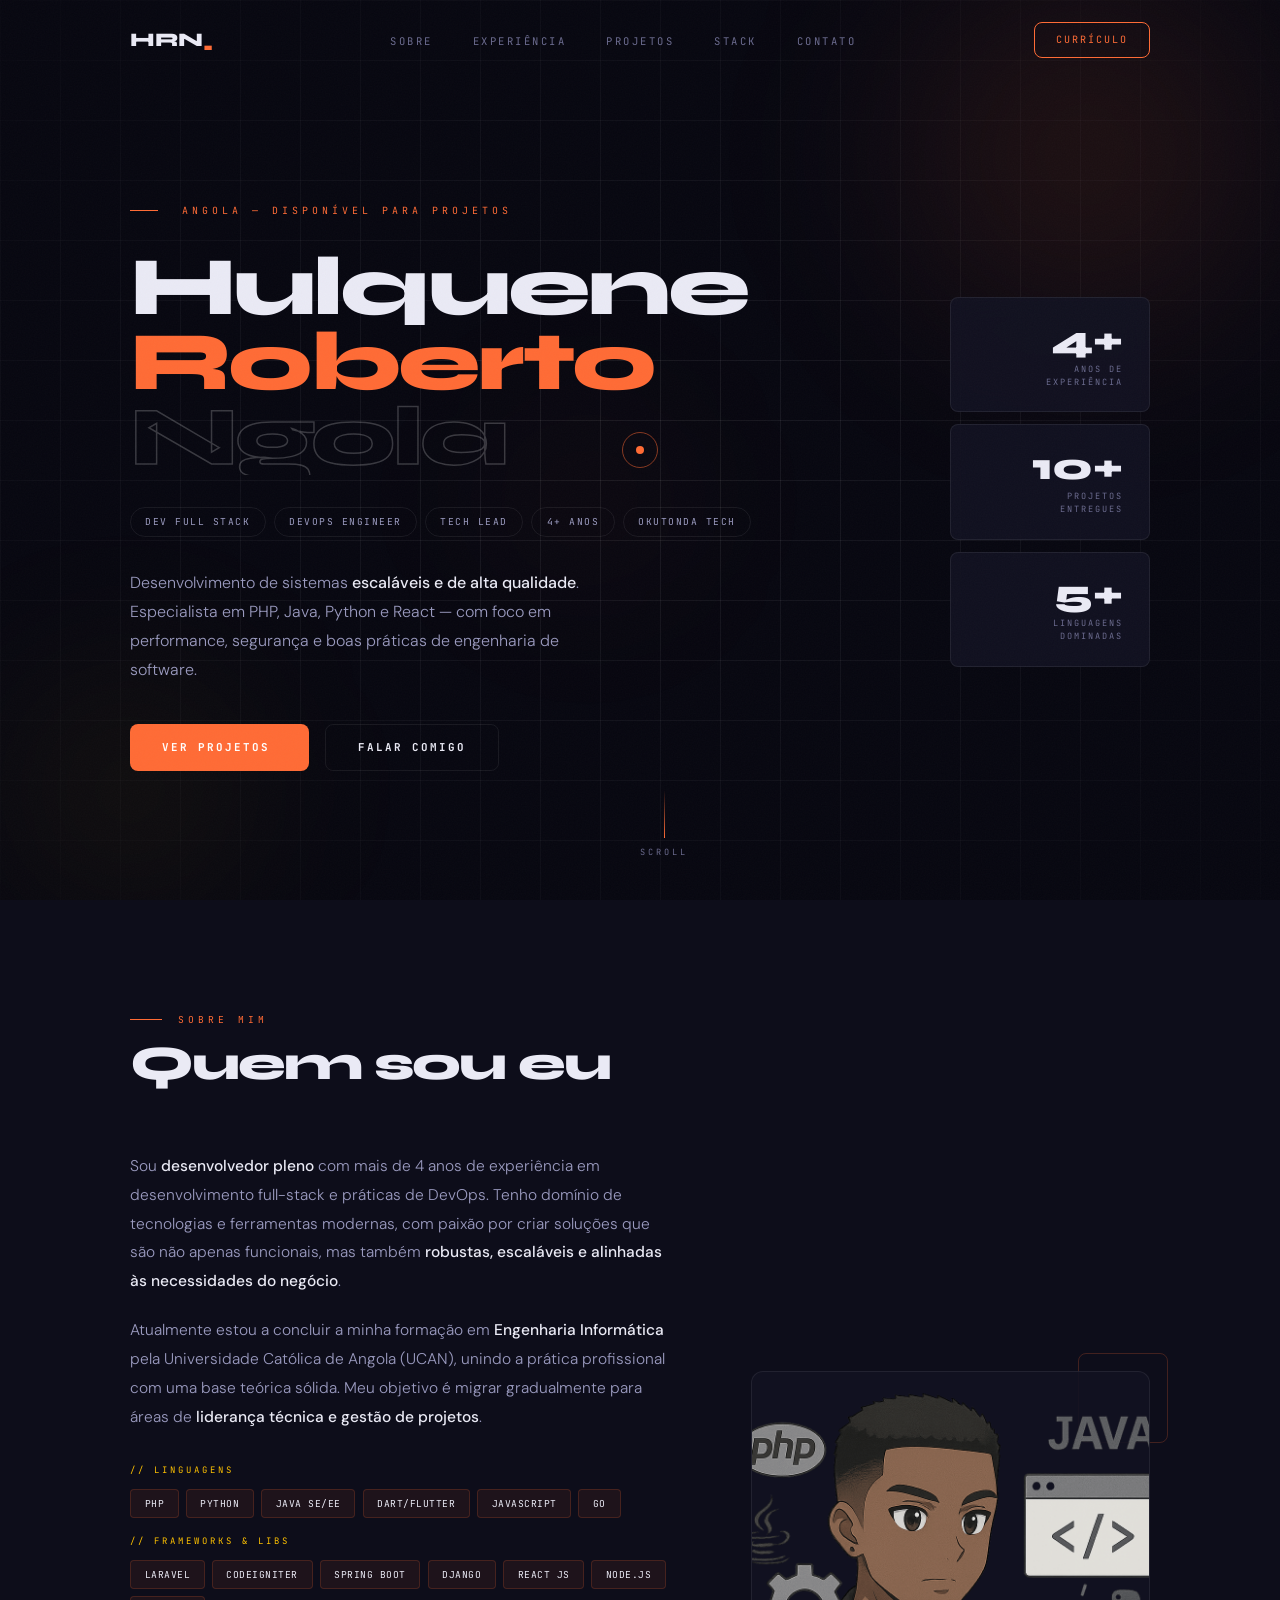
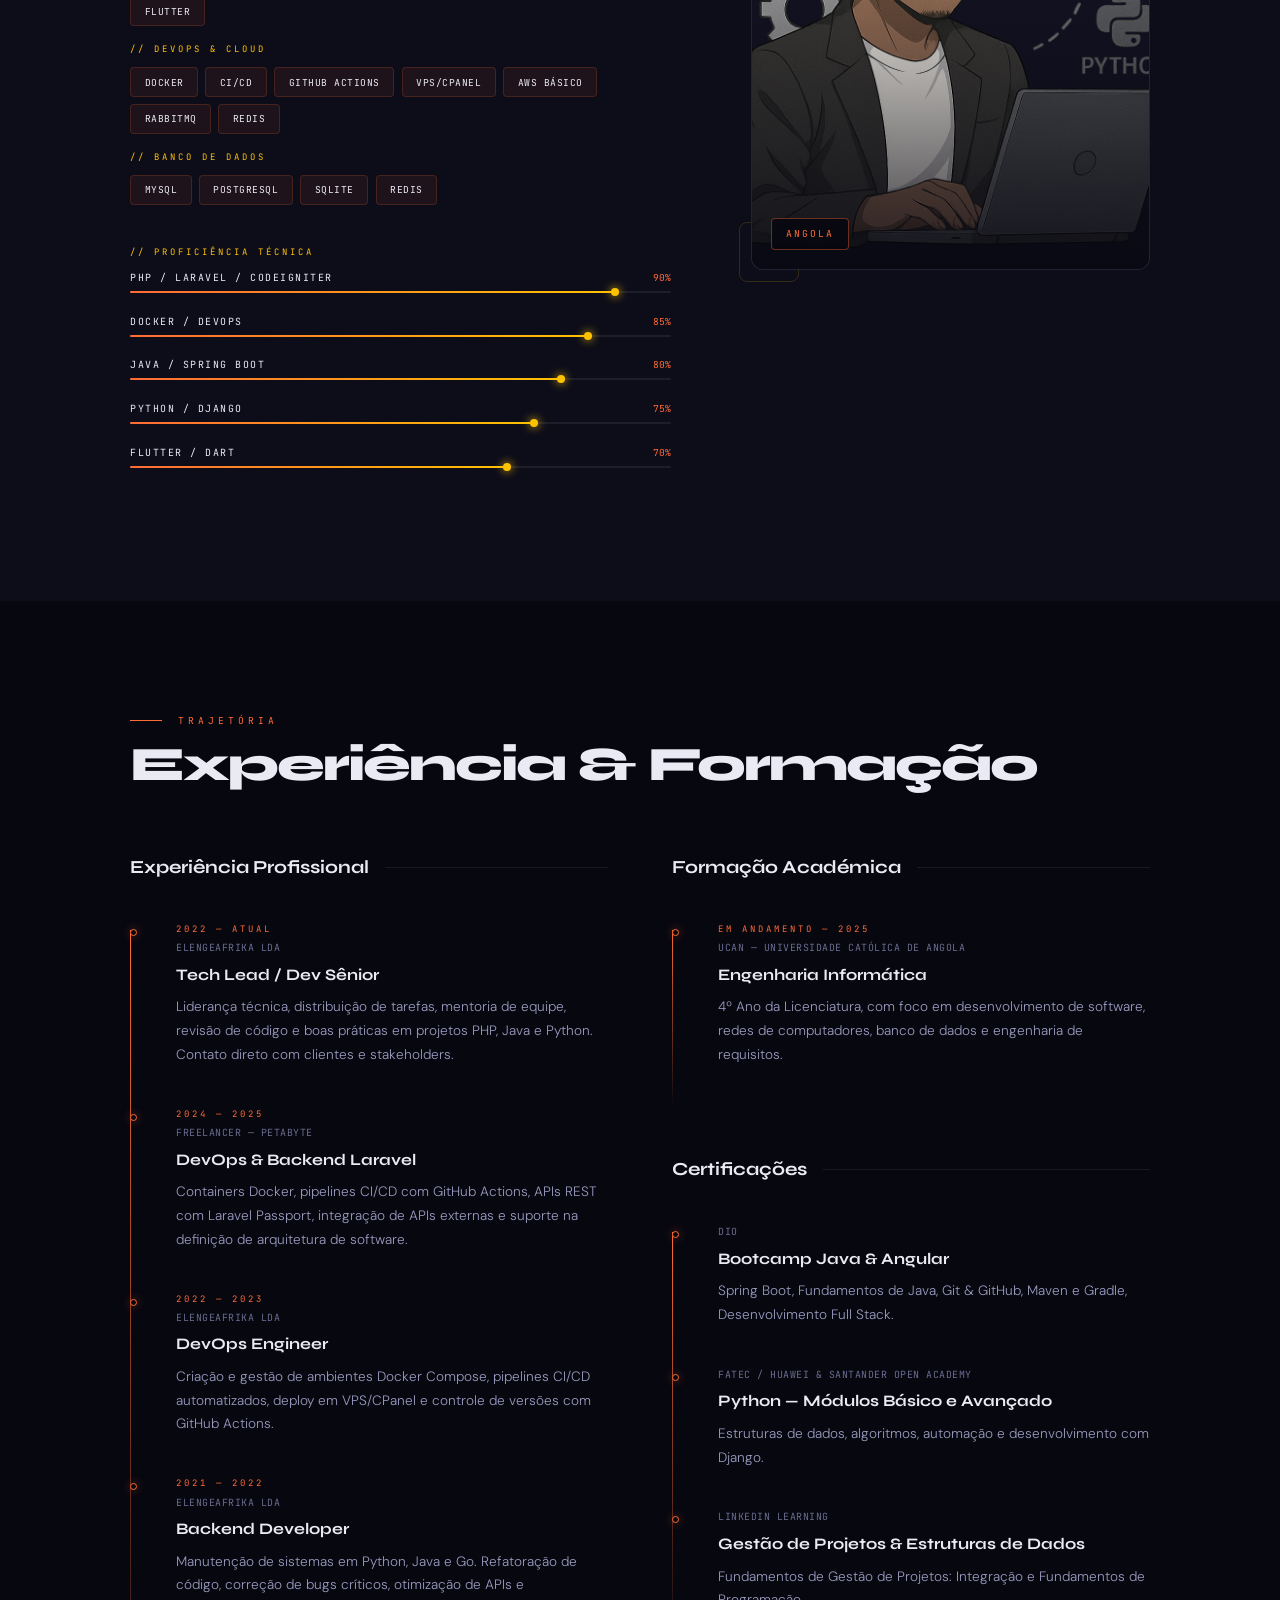
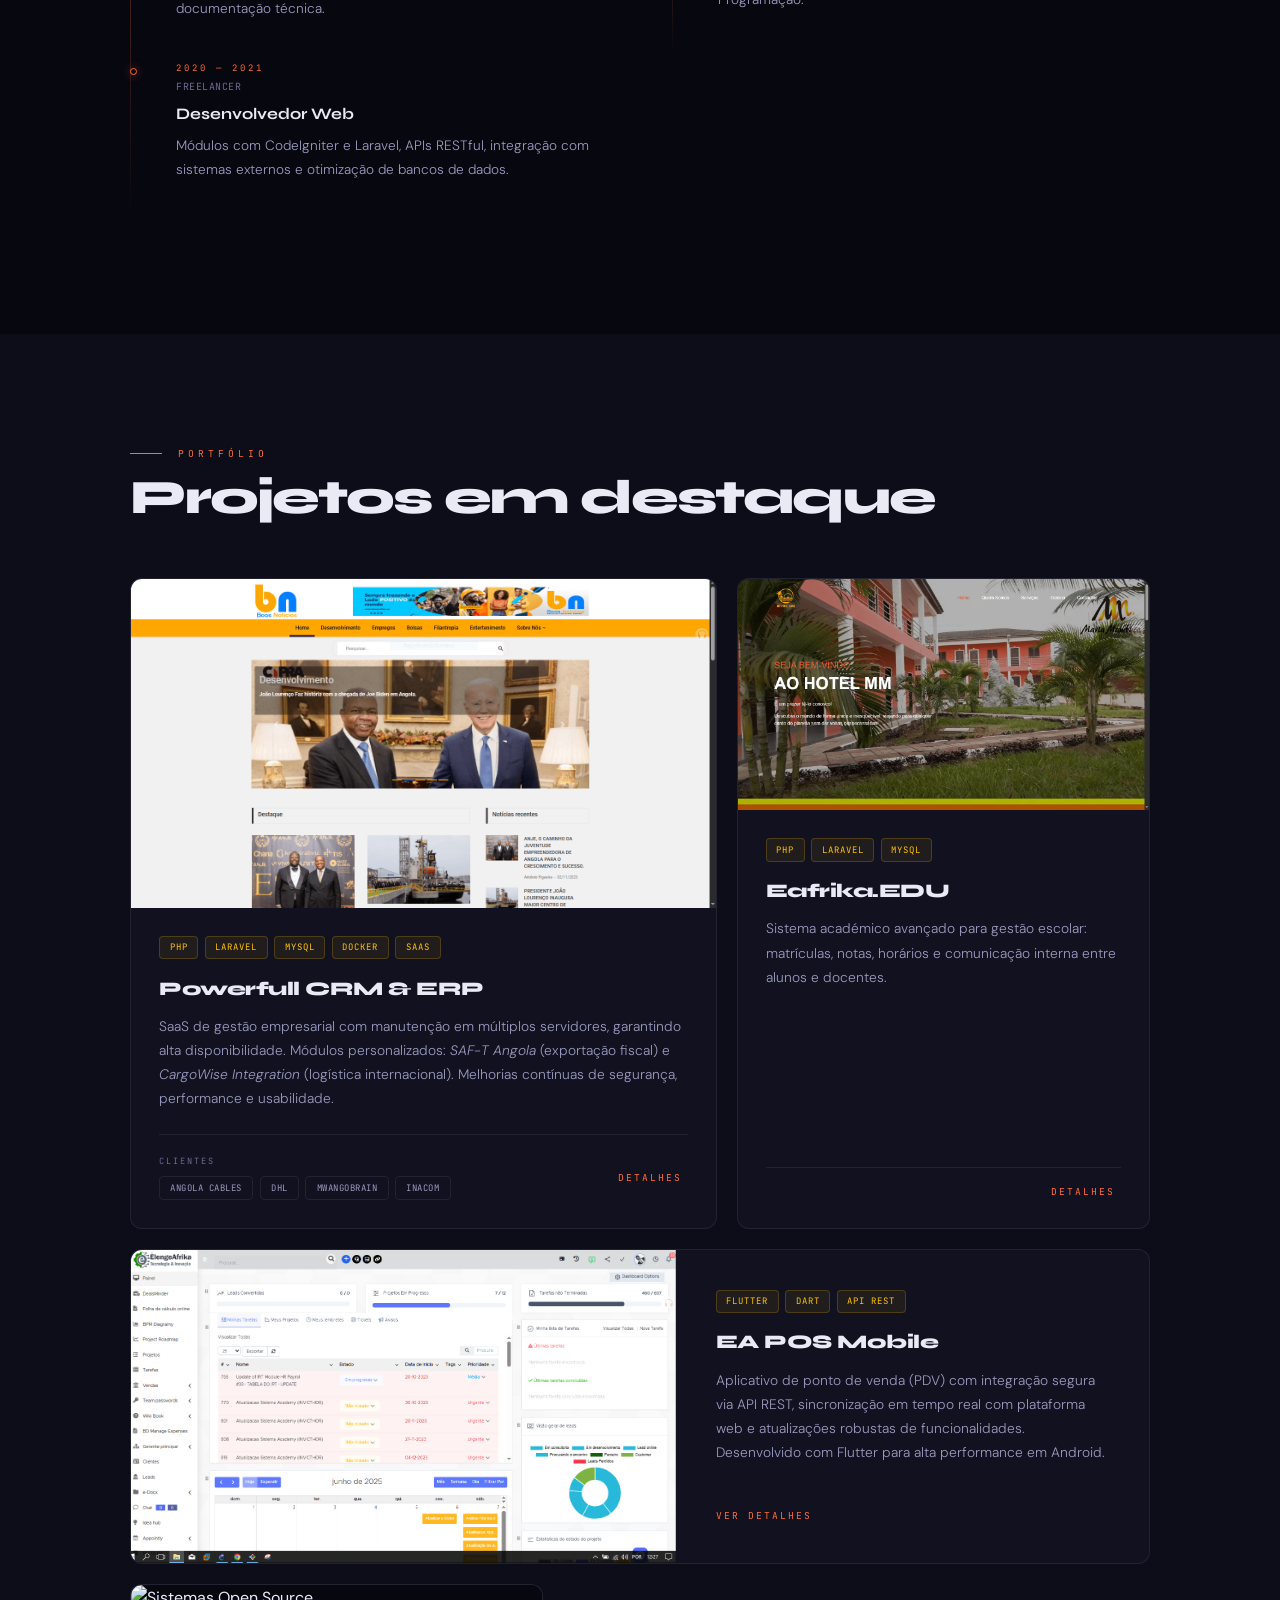
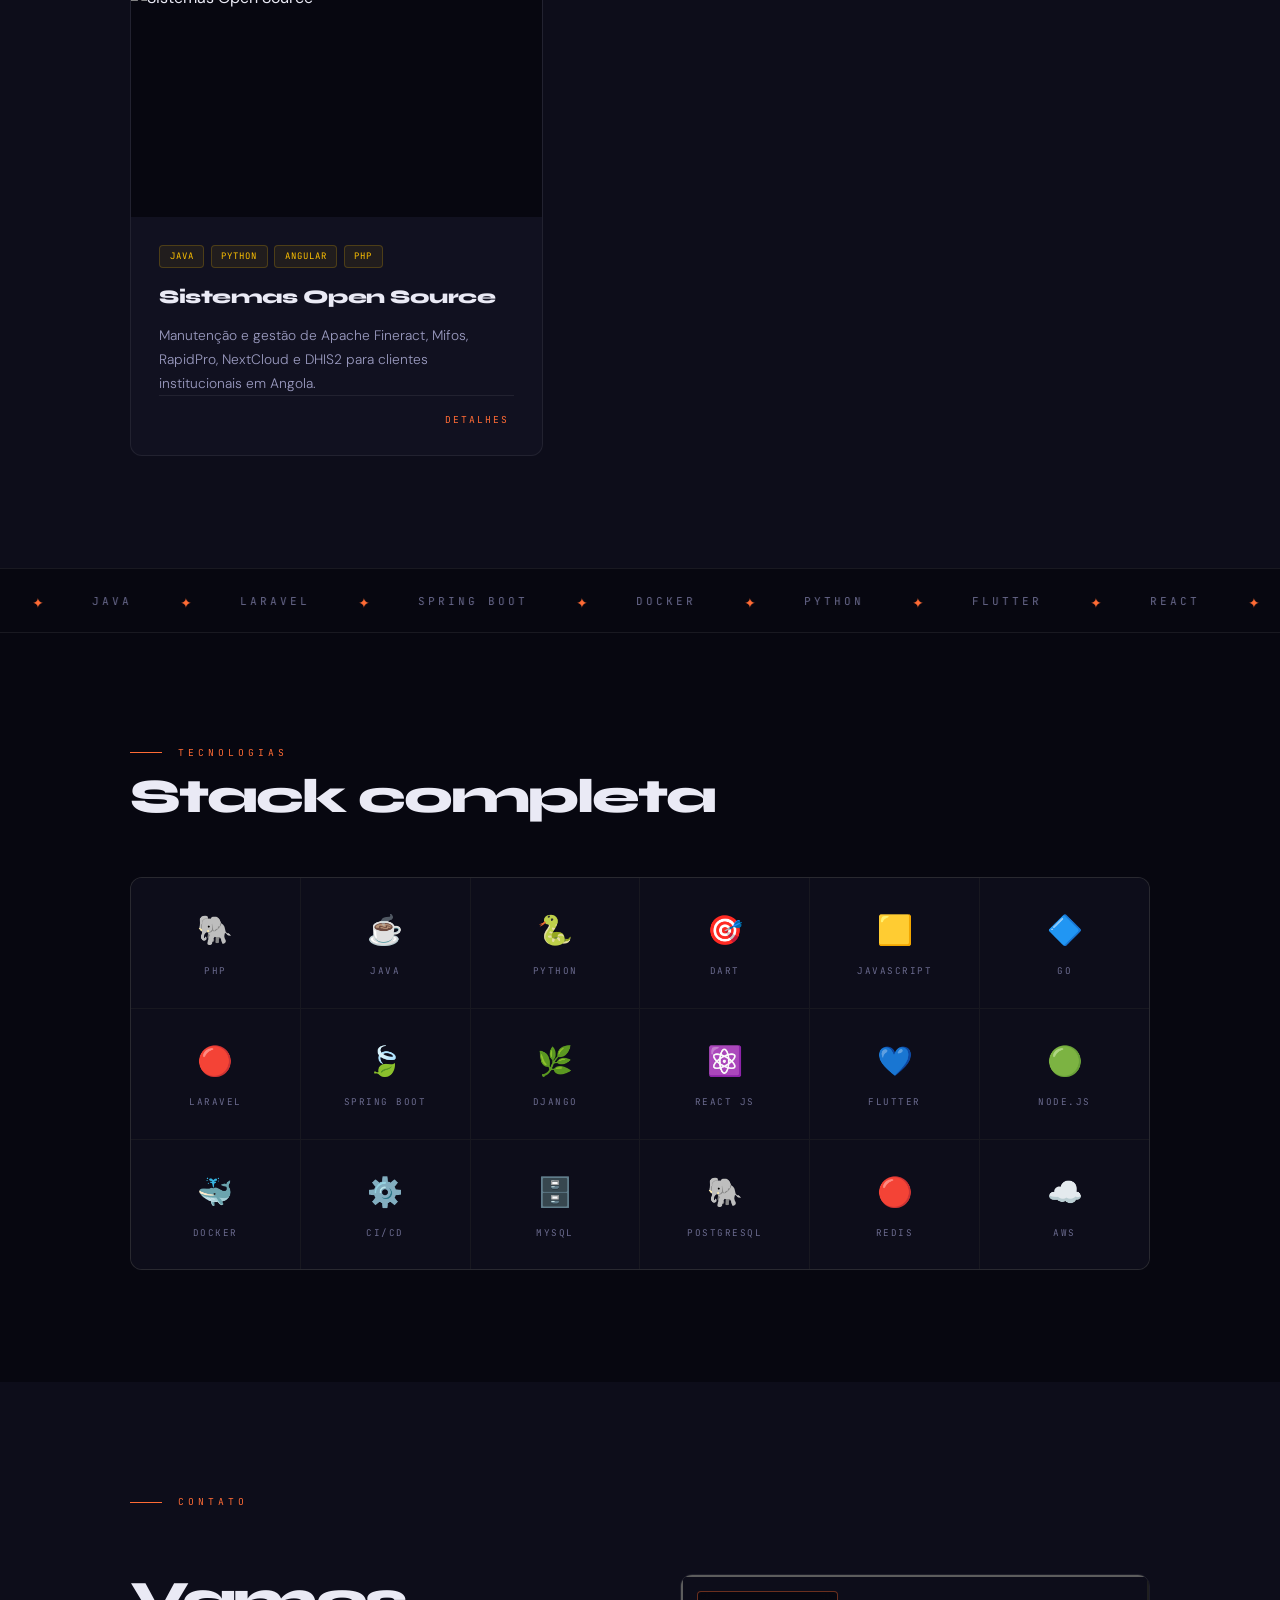
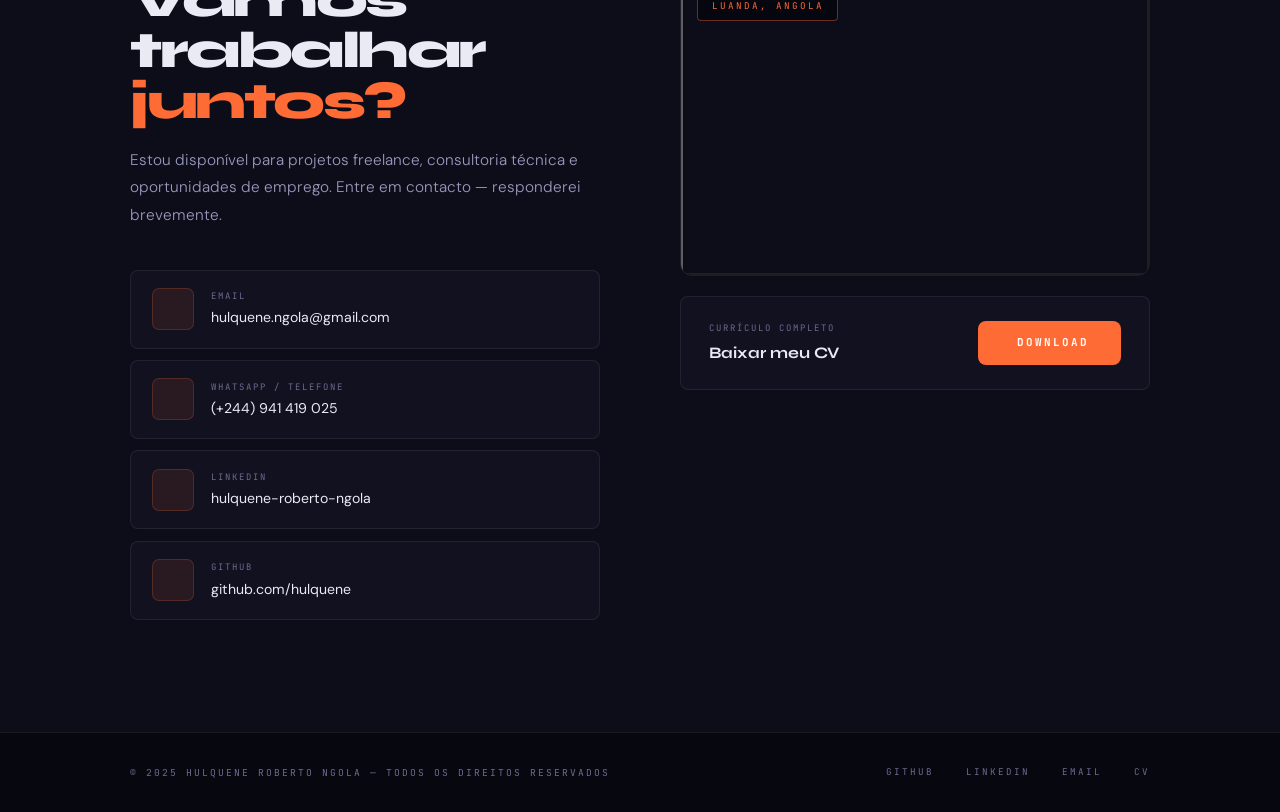
==== index copy.html @ e266d401 "adicionando sessao" ====
<!DOCTYPE html>
<html lang="pt">
<head>
  <meta charset="UTF-8" />
  <meta http-equiv="X-UA-Compatible" content="IE=edge" />
  <meta name="viewport" content="width=device-width, initial-scale=1.0" />

  <title>Hulquene Roberto Ngola — Dev Full Stack & Tech Lead</title>
  <meta name="description" content="Portfólio de Hulquene Roberto Ngola — desenvolvedor full-stack com 4+ anos de experiência, especialista em desevolvimento web, DevOps e Tech Lead. Angola, Luanda." />
  <meta name="keywords" content="Hulquene Ngola, desenvolvedor full-stack, DevOps, Docker, Tech Lead" />
  <meta name="author" content="Hulquene Roberto Ngola" />
  <meta name="robots" content="index, follow" />
  <link rel="canonical" href="https://hulquene.github.io/portfolio" />

  <meta property="og:title" content="Hulquene Roberto Ngola — Dev Full Stack & Tech Lead" />
  <meta property="og:description" content="Desenvolvedor full-stack com 4+ anos de experiência em desevolvimento e DevOps." />
  <meta property="og:type" content="website" />
  <meta property="og:url" content="https://hulquene.github.io/portfolio" />
  <meta property="og:image" content="images/preview.png" />
  <meta name="twitter:card" content="summary_large_image" />

  <link rel="icon" type="image/png" href="images/favicon.png" />

  <!-- CDN Fonts -->
  <link rel="preconnect" href="https://fonts.googleapis.com" />
  <link rel="preconnect" href="https://fonts.gstatic.com" crossorigin />
  <link href="https://fonts.googleapis.com/css2?family=Syne:wght@400;700;800&family=JetBrains+Mono:wght@300;400;700&family=DM+Sans:opsz,wght@9..40,300;9..40,400;9..40,500&display=swap" rel="stylesheet" />

  <!-- CDN Icons (Phosphor) -->
  <script src="https://unpkg.com/@phosphor-icons/web@2.1.1/src/index.js" defer></script>

  <link rel="stylesheet" href="style.css" />
</head>

<body>

  <!-- CURSOR -->
  <div class="cursor" id="cursor"></div>
  <div class="cursor-ring" id="cursor-ring"></div>

  <!-- LOADER -->
  <div id="loader">
    <div class="loader-name">HRN<span>.</span></div>
    <div class="loader-bar-track">
      <div class="loader-bar-fill" id="loader-bar"></div>
    </div>
    <div class="loader-pct" id="loader-pct">0%</div>
  </div>

  <!-- ══ NAVBAR ══════════════════════════════════════════════════ -->
  <nav id="navbar">
    <div class="container">
      <a href="#hero" class="nav-logo">HRN<span class="dot">.</span></a>

      <!-- Desktop links -->
      <ul class="nav-links" id="nav-links">
        <li><a href="#about">Sobre</a></li>
        <li><a href="#experience">Experiência</a></li>
        <li><a href="#projects">Projetos</a></li>
        <li><a href="#stack">Stack</a></li>
        <li><a href="#contact">Contato</a></li>
      </ul>

      <a href="docs/curriculo-hulquene-v1.pdf" class="nav-cta" download>
        <i class="ph ph-download-simple"></i> Currículo
      </a>

      <!-- Mobile hamburger (lines only, no icon) -->
      <button class="nav-toggle" id="nav-toggle" aria-label="Menu" aria-expanded="false">
        <span></span><span></span><span></span>
      </button>
    </div>
  </nav>

  <!-- ══ HERO ════════════════════════════════════════════════════ -->
  <section id="hero">
    <div class="hero-grid"></div>
    <div class="glow glow-1"></div>
    <div class="glow glow-2"></div>
    <div class="glow glow-3"></div>

    <div class="container">
      <div class="hero-body">
        <div class="hero-text">
          <div class="hero-eyebrow">
            <i class="ph ph-map-pin"></i> Angola — Disponível para projetos
          </div>

          <h1 class="hero-h1">
            <span class="line">Hulquene</span>
            <span class="line">Roberto</span>
            <span class="line">Ngola</span>
          </h1>

          <div class="hero-chips">
            <span class="hero-chip">Dev Full Stack</span>
            <span class="hero-chip">DevOps Engineer</span>
            <span class="hero-chip">Tech Lead</span>
            <span class="hero-chip">4+ Anos</span>
            <span class="hero-chip">Okutonda Tech</span>
          </div>

          <p class="hero-desc">
            Desenvolvimento de sistemas <strong>escaláveis e de alta qualidade</strong>.
            Especialista em PHP, Java, Python e React — com foco em performance,
            segurança e boas práticas de engenharia de software.
          </p>

          <div class="hero-actions">
            <a href="#projects" class="btn btn-fill">
              Ver projetos <i class="ph ph-arrow-right"></i>
            </a>
            <a href="#contact" class="btn btn-outline">
              Falar comigo
            </a>
          </div>
        </div>

        <!-- Stats (hidden on mobile) -->
        <div class="hero-stats">
          <div class="stat-card">
            <div class="stat-n"><span data-count="4" data-suffix="+">4+</span></div>
            <div class="stat-l">Anos de<br>experiência</div>
          </div>
          <div class="stat-card">
            <div class="stat-n"><span data-count="10" data-suffix="+">10+</span></div>
            <div class="stat-l">Projetos<br>entregues</div>
          </div>
          <div class="stat-card">
            <div class="stat-n"><span data-count="5" data-suffix="+">5+</span></div>
            <div class="stat-l">Linguagens<br>dominadas</div>
          </div>
        </div>
      </div>
    </div>

    <div class="scroll-hint">
      <div class="scroll-line"></div>
      <span>Scroll</span>
    </div>
  </section>

  <!-- ══ ABOUT ═══════════════════════════════════════════════════ -->
  <section id="about" class="section section-alt">
    <div class="container">
      <div class="section-eyebrow">Sobre mim</div>
      <h2 class="section-title">Quem sou eu</h2>

      <div class="about-grid">
        <div class="about-body">
          <p class="reveal">
            Sou <strong>desenvolvedor pleno</strong> com mais de 4 anos de experiência em desenvolvimento
            full-stack e práticas de DevOps. Tenho domínio de tecnologias e ferramentas modernas,
            com paixão por criar soluções que são não apenas funcionais, mas também
            <strong>robustas, escaláveis e alinhadas às necessidades do negócio</strong>.
          </p>
          <p class="reveal reveal-d1">
            Atualmente estou a concluir a minha formação em <strong>Engenharia Informática</strong>
            pela Universidade Católica de Angola (UCAN), unindo a prática profissional com uma
            base teórica sólida. Meu objetivo é migrar gradualmente para áreas de
            <strong>liderança técnica e gestão de projetos</strong>.
          </p>

          <div class="about-tags-section reveal reveal-d2">
            <span class="tags-label">// Linguagens</span>
            <div class="tag-row">
              <span class="tag">PHP</span><span class="tag">Python</span>
              <span class="tag">Java SE/EE</span><span class="tag">Dart/Flutter</span>
              <span class="tag">JavaScript</span><span class="tag">Go</span>
            </div>
            <span class="tags-label">// Frameworks & Libs</span>
            <div class="tag-row">
              <span class="tag">Laravel</span><span class="tag">CodeIgniter</span>
              <span class="tag">Spring Boot</span><span class="tag">Django</span>
              <span class="tag">React JS</span><span class="tag">Node.js</span>
              <span class="tag">Flutter</span>
            </div>
            <span class="tags-label">// DevOps & Cloud</span>
            <div class="tag-row">
              <span class="tag">Docker</span><span class="tag">CI/CD</span>
              <span class="tag">GitHub Actions</span><span class="tag">VPS/CPanel</span>
              <span class="tag">AWS básico</span><span class="tag">RabbitMQ</span>
              <span class="tag">Redis</span>
            </div>
            <span class="tags-label">// Banco de Dados</span>
            <div class="tag-row">
              <span class="tag">MySQL</span><span class="tag">PostgreSQL</span>
              <span class="tag">SQLite</span><span class="tag">Redis</span>
            </div>
          </div>

          <div class="bars reveal reveal-d3">
            <span class="tags-label" style="margin-top:2rem;display:block">// Proficiência técnica</span>
            <div class="bar-item">
              <div class="bar-header"><span class="bar-name">PHP / Laravel / CodeIgniter</span><span class="bar-pct">90%</span></div>
              <div class="bar-track"><div class="bar-fill" data-w="90"></div></div>
            </div>
            <div class="bar-item">
              <div class="bar-header"><span class="bar-name">Docker / DevOps</span><span class="bar-pct">85%</span></div>
              <div class="bar-track"><div class="bar-fill" data-w="85"></div></div>
            </div>
            <div class="bar-item">
              <div class="bar-header"><span class="bar-name">Java / Spring Boot</span><span class="bar-pct">80%</span></div>
              <div class="bar-track"><div class="bar-fill" data-w="80"></div></div>
            </div>
            <div class="bar-item">
              <div class="bar-header"><span class="bar-name">Python / Django</span><span class="bar-pct">75%</span></div>
              <div class="bar-track"><div class="bar-fill" data-w="75"></div></div>
            </div>
            <div class="bar-item">
              <div class="bar-header"><span class="bar-name">Flutter / Dart</span><span class="bar-pct">70%</span></div>
              <div class="bar-track"><div class="bar-fill" data-w="70"></div></div>
            </div>
          </div>
        </div>

        <div class="about-visual reveal reveal-d2">
          <div class="about-frame">
            <img src="images/undraw/img1.png" alt="Hulquene Roberto Ngola" loading="lazy" />
            <div class="about-frame-overlay"></div>
            <div class="about-frame-badge"><i class="ph ph-map-pin"></i> Angola</div>
          </div>
          <div class="about-deco"></div>
          <div class="about-deco-2"></div>
        </div>
      </div>
    </div>
  </section>

  <!-- ══ EXPERIENCE ══════════════════════════════════════════════ -->
  <section id="experience" class="section">
    <div class="container">
      <div class="section-eyebrow">Trajetória</div>
      <h2 class="section-title">Experiência & Formação</h2>

      <div class="exp-grid">
        <!-- Col esq -->
        <div class="reveal">
          <div class="exp-col-head">Experiência Profissional</div>
          <div class="timeline">
            <div class="tl-item">
              <div class="tl-year">2022 — Atual</div>
              <div class="tl-company">ElengeAfrika Lda</div>
              <div class="tl-role">Tech Lead / Dev Sênior</div>
              <div class="tl-desc">Liderança técnica, distribuição de tarefas, mentoria de equipe, revisão de código e boas práticas em projetos PHP, Java e Python. Contato direto com clientes e stakeholders.</div>
            </div>
            <div class="tl-item">
              <div class="tl-year">2024 — 2025</div>
              <div class="tl-company">Freelancer — Petabyte</div>
              <div class="tl-role">DevOps & Backend Laravel</div>
              <div class="tl-desc">Containers Docker, pipelines CI/CD com GitHub Actions, APIs REST com Laravel Passport, integração de APIs externas e suporte na definição de arquitetura de software.</div>
            </div>
            <div class="tl-item">
              <div class="tl-year">2022 — 2023</div>
              <div class="tl-company">ElengeAfrika Lda</div>
              <div class="tl-role">DevOps Engineer</div>
              <div class="tl-desc">Criação e gestão de ambientes Docker Compose, pipelines CI/CD automatizados, deploy em VPS/CPanel e controle de versões com GitHub Actions.</div>
            </div>
            <div class="tl-item">
              <div class="tl-year">2021 — 2022</div>
              <div class="tl-company">ElengeAfrika Lda</div>
              <div class="tl-role">Backend Developer</div>
              <div class="tl-desc">Manutenção de sistemas em Python, Java e Go. Refatoração de código, correção de bugs críticos, otimização de APIs e documentação técnica.</div>
            </div>
            <div class="tl-item">
              <div class="tl-year">2020 — 2021</div>
              <div class="tl-company">Freelancer</div>
              <div class="tl-role">Desenvolvedor Web</div>
              <div class="tl-desc">Módulos com CodeIgniter e Laravel, APIs RESTful, integração com sistemas externos e otimização de bancos de dados.</div>
            </div>
          </div>
        </div>

        <!-- Col dir -->
        <div>
          <div class="reveal">
            <div class="exp-col-head">Formação Académica</div>
            <div class="timeline">
              <div class="tl-item">
                <div class="tl-year">Em andamento — 2025</div>
                <div class="tl-company">UCAN — Universidade Católica de Angola</div>
                <div class="tl-role">Engenharia Informática</div>
                <div class="tl-desc">4º Ano da Licenciatura, com foco em desenvolvimento de software, redes de computadores, banco de dados e engenharia de requisitos.</div>
              </div>
            </div>
          </div>

          <div class="reveal reveal-d2" style="margin-top:3rem">
            <div class="exp-col-head">Certificações</div>
            <div class="timeline">
              <div class="tl-item">
                <div class="tl-company">DIO</div>
                <div class="tl-role">Bootcamp Java & Angular</div>
                <div class="tl-desc">Spring Boot, Fundamentos de Java, Git & GitHub, Maven e Gradle, Desenvolvimento Full Stack.</div>
              </div>
              <div class="tl-item">
                <div class="tl-company">Fatec / Huawei & Santander Open Academy</div>
                <div class="tl-role">Python — Módulos Básico e Avançado</div>
                <div class="tl-desc">Estruturas de dados, algoritmos, automação e desenvolvimento com Django.</div>
              </div>
              <div class="tl-item">
                <div class="tl-company">LinkedIn Learning</div>
                <div class="tl-role">Gestão de Projetos & Estruturas de Dados</div>
                <div class="tl-desc">Fundamentos de Gestão de Projetos: Integração e Fundamentos de Programação.</div>
              </div>
            </div>
          </div>
        </div>
      </div>
    </div>
  </section>

  <!-- ══ PROJECTS ════════════════════════════════════════════════ -->
  <section id="projects" class="section section-alt">
    <div class="container">
      <div class="section-eyebrow">Portfólio</div>
      <h2 class="section-title">Projetos em destaque</h2>

      <div class="projects-grid">

        <!-- Featured -->
        <div class="proj-card proj-featured reveal">
          <div class="proj-img-wrap">
            <img src="images/project/project-image01.png" alt="Powerfull CRM & ERP" loading="lazy" />
          </div>
          <div class="proj-body">
            <div class="proj-tags">
              <span class="proj-tag">PHP</span><span class="proj-tag">Laravel</span>
              <span class="proj-tag">MySQL</span><span class="proj-tag">Docker</span><span class="proj-tag">SaaS</span>
            </div>
            <div class="proj-title">Powerfull CRM & ERP</div>
            <div class="proj-desc">SaaS de gestão empresarial com manutenção em múltiplos servidores, garantindo alta disponibilidade. Módulos personalizados: <em>SAF-T Angola</em> (exportação fiscal) e <em>CargoWise Integration</em> (logística internacional). Melhorias contínuas de segurança, performance e usabilidade.</div>
            <div class="proj-footer">
              <div>
                <div style="font-family:var(--font-mono);font-size:0.54rem;color:var(--muted);text-transform:uppercase;letter-spacing:2px;margin-bottom:0.45rem">Clientes</div>
                <div class="proj-clients">
                  <span class="client-badge">Angola Cables</span>
                  <span class="client-badge">DHL</span>
                  <span class="client-badge">MwangoBrain</span>
                  <span class="client-badge">INACOM</span>
                </div>
              </div>
              <a href="#" class="proj-link">Detalhes <i class="ph ph-arrow-up-right"></i></a>
            </div>
          </div>
        </div>

        <!-- Small: Eafrika.EDU -->
        <div class="proj-card proj-small reveal reveal-d1">
          <div class="proj-img-wrap">
            <img src="images/project/project-image02.png" alt="Eafrika.EDU" loading="lazy" />
          </div>
          <div class="proj-body">
            <div class="proj-tags">
              <span class="proj-tag">PHP</span><span class="proj-tag">Laravel</span><span class="proj-tag">MySQL</span>
            </div>
            <div class="proj-title">Eafrika.EDU</div>
            <div class="proj-desc">Sistema académico avançado para gestão escolar: matrículas, notas, horários e comunicação interna entre alunos e docentes.</div>
            <div class="proj-footer" style="padding-top:1rem;border-top:1px solid var(--border);margin-top:auto;display:flex;justify-content:flex-end">
              <a href="#" class="proj-link">Detalhes <i class="ph ph-arrow-up-right"></i></a>
            </div>
          </div>
        </div>

        <!-- Wide: EA POS -->
        <div class="proj-card proj-wide reveal">
          <div class="proj-img-wrap">
            <img src="images/project/project-image03.png" alt="EA POS Mobile" loading="lazy" />
          </div>
          <div class="proj-body">
            <div class="proj-tags">
              <span class="proj-tag">Flutter</span><span class="proj-tag">Dart</span><span class="proj-tag">API REST</span>
            </div>
            <div class="proj-title">EA POS Mobile</div>
            <div class="proj-desc">Aplicativo de ponto de venda (PDV) com integração segura via API REST, sincronização em tempo real com plataforma web e atualizações robustas de funcionalidades. Desenvolvido com Flutter para alta performance em Android.</div>
            <div style="margin-top:1.5rem">
              <a href="#" class="proj-link">Ver detalhes <i class="ph ph-arrow-up-right"></i></a>
            </div>
          </div>
        </div>

        <!-- Small: Open Source -->
        <div class="proj-card proj-small reveal reveal-d2">
          <div class="proj-img-wrap">
            <img src="images/project/project-image04.png" alt="Sistemas Open Source" loading="lazy" />
          </div>
          <div class="proj-body">
            <div class="proj-tags">
              <span class="proj-tag">Java</span><span class="proj-tag">Python</span>
              <span class="proj-tag">Angular</span><span class="proj-tag">PHP</span>
            </div>
            <div class="proj-title">Sistemas Open Source</div>
            <div class="proj-desc">Manutenção e gestão de Apache Fineract, Mifos, RapidPro, NextCloud e DHIS2 para clientes institucionais em Angola.</div>
            <div class="proj-footer" style="padding-top:1rem;border-top:1px solid var(--border);margin-top:auto;display:flex;justify-content:flex-end">
              <a href="#" class="proj-link">Detalhes <i class="ph ph-arrow-up-right"></i></a>
            </div>
          </div>
        </div>

      </div>
    </div>
  </section>

  <!-- ══ MARQUEE ══════════════════════════════════════════════════ -->
  <div class="marquee-outer">
    <div class="marquee-track" id="marquee-track"></div>
  </div>

  <!-- ══ STACK ════════════════════════════════════════════════════ -->
  <section id="stack" class="section">
    <div class="container">
      <div class="section-eyebrow">Tecnologias</div>
      <h2 class="section-title">Stack completa</h2>

      <div class="stack-grid reveal">
        <div class="stack-cell"><span class="stack-icon">🐘</span><div class="stack-name">PHP</div></div>
        <div class="stack-cell"><span class="stack-icon">☕</span><div class="stack-name">Java</div></div>
        <div class="stack-cell"><span class="stack-icon">🐍</span><div class="stack-name">Python</div></div>
        <div class="stack-cell"><span class="stack-icon">🎯</span><div class="stack-name">Dart</div></div>
        <div class="stack-cell"><span class="stack-icon">🟨</span><div class="stack-name">JavaScript</div></div>
        <div class="stack-cell"><span class="stack-icon">🔷</span><div class="stack-name">Go</div></div>
        <div class="stack-cell"><span class="stack-icon">🔴</span><div class="stack-name">Laravel</div></div>
        <div class="stack-cell"><span class="stack-icon">🍃</span><div class="stack-name">Spring Boot</div></div>
        <div class="stack-cell"><span class="stack-icon">🌿</span><div class="stack-name">Django</div></div>
        <div class="stack-cell"><span class="stack-icon">⚛️</span><div class="stack-name">React JS</div></div>
        <div class="stack-cell"><span class="stack-icon">💙</span><div class="stack-name">Flutter</div></div>
        <div class="stack-cell"><span class="stack-icon">🟢</span><div class="stack-name">Node.js</div></div>
        <div class="stack-cell"><span class="stack-icon">🐳</span><div class="stack-name">Docker</div></div>
        <div class="stack-cell"><span class="stack-icon">⚙️</span><div class="stack-name">CI/CD</div></div>
        <div class="stack-cell"><span class="stack-icon">🗄️</span><div class="stack-name">MySQL</div></div>
        <div class="stack-cell"><span class="stack-icon">🐘</span><div class="stack-name">PostgreSQL</div></div>
        <div class="stack-cell"><span class="stack-icon">🔴</span><div class="stack-name">Redis</div></div>
        <div class="stack-cell"><span class="stack-icon">☁️</span><div class="stack-name">AWS</div></div>
      </div>
    </div>
  </section>

  <!-- ══ CONTACT ══════════════════════════════════════════════════ -->
  <section id="contact" class="section section-alt">
    <div class="container">
      <div class="section-eyebrow">Contato</div>

      <div class="contact-grid">
        <div class="reveal">
          <h2 class="contact-big-title">Vamos<br>trabalhar<br><span class="accent">juntos?</span></h2>
          <p class="contact-sub">Estou disponível para projetos freelance, consultoria técnica e oportunidades de emprego. Entre em contacto — responderei brevemente.</p>

          <div class="channels">
            <a href="mailto:hulquene.ngola@gmail.com" class="channel">
              <div class="ch-icon"><i class="ph ph-envelope"></i></div>
              <div><span class="ch-label">Email</span><span class="ch-value">hulquene.ngola@gmail.com</span></div>
            </a>
            <a href="https://wa.me/244941419025" target="_blank" rel="noopener" class="channel">
              <div class="ch-icon"><i class="ph ph-whatsapp-logo"></i></div>
              <div><span class="ch-label">WhatsApp / Telefone</span><span class="ch-value">(+244) 941 419 025</span></div>
            </a>
            <a href="https://www.linkedin.com/in/hulquene-roberto-ngola-66b849227" target="_blank" rel="noopener" class="channel">
              <div class="ch-icon"><i class="ph ph-linkedin-logo"></i></div>
              <div><span class="ch-label">LinkedIn</span><span class="ch-value">hulquene-roberto-ngola</span></div>
            </a>
            <a href="https://github.com/hulquene" target="_blank" rel="noopener" class="channel">
              <div class="ch-icon"><i class="ph ph-github-logo"></i></div>
              <div><span class="ch-label">GitHub</span><span class="ch-value">github.com/hulquene</span></div>
            </a>
          </div>
        </div>

        <div class="reveal reveal-d2">
          <div class="contact-map">
            <div class="map-badge"><i class="ph ph-map-pin"></i> Luanda, Angola</div>
            <iframe
              src="https://www.google.com/maps/embed?pb=!1m14!1m12!1m3!1d7885.388624641325!2d13.251802300000008!3d-8.814761499999996!2m3!1f0!2f0!3f0!3m2!1i1024!2i768!4f13.1!5e0!3m2!1spt-PT!2sao!4v1750326207540!5m2!1spt-PT!2sao"
              allowfullscreen="" loading="lazy" referrerpolicy="no-referrer-when-downgrade" title="Luanda, Angola"></iframe>
          </div>
          <div class="cv-card">
            <div>
              <div class="cv-card-label">Currículo completo</div>
              <div class="cv-card-title">Baixar meu CV</div>
            </div>
            <a href="docs/curriculo-hulquene-v1.pdf" class="btn btn-fill" download>
              <i class="ph ph-download-simple"></i> Download
            </a>
          </div>
        </div>
      </div>
    </div>
  </section>

  <!-- ══ FOOTER ═══════════════════════════════════════════════════ -->
  <footer>
    <div class="container">
      <div class="footer-copy">© 2025 Hulquene Roberto Ngola — Todos os direitos reservados</div>
      <div class="footer-socials">
        <a href="https://github.com/hulquene" target="_blank" rel="noopener">GitHub</a>
        <a href="https://www.linkedin.com/in/hulquene-roberto-ngola-66b849227" target="_blank" rel="noopener">LinkedIn</a>
        <a href="mailto:hulquene.ngola@gmail.com">Email</a>
        <a href="docs/curriculo-hulquene-v1.pdf" download>CV</a>
      </div>
    </div>
  </footer>

  <script>
    // Build marquee
    (function() {
      const words = ['PHP','Java','Laravel','Spring Boot','Docker','Python','Flutter','React','CI/CD','DevOps','MySQL','Tech Lead','Node.js','PostgreSQL'];
      const track = document.getElementById('marquee-track');
      let html = '';
      for (let i = 0; i < 2; i++) {
        words.forEach(w => { html += `<span class="mq-word">${w}</span><span class="mq-dot">✦</span>`; });
      }
      track.innerHTML = html;
    })();
  </script>
  <script src="script.js"></script>
</body>
</html>
---- style.css ----
/* ============================================================
   HULQUENE ROBERTO NGOLA — PORTFOLIO  |  style.css
   ============================================================ */

/* ── RESET & VARIABLES ──────────────────────────────────────── */
*, *::before, *::after { margin: 0; padding: 0; box-sizing: border-box; }

:root {
  --bg-0:      #070710;
  --bg-1:      #0d0d1a;
  --card:      rgba(18,18,34,0.9);
  --border:    rgba(255,255,255,0.07);
  --border-h:  rgba(255,107,53,0.4);
  --accent:    #ff6b35;
  --gold:      #ffc200;
  --text:      #eaeaf5;
  --muted:     #6b6b8f;
  --muted-l:   #9a9abf;
  --font-head: 'Syne', sans-serif;
  --font-mono: 'JetBrains Mono', monospace;
  --font-body: 'DM Sans', sans-serif;
  --ease:      cubic-bezier(0.16,1,0.3,1);
  --radius:    8px;
}

html {
  scroll-behavior: smooth;
  scrollbar-width: thin;
  scrollbar-color: var(--accent) var(--bg-1);
}
::-webkit-scrollbar { width: 4px; }
::-webkit-scrollbar-track { background: var(--bg-1); }
::-webkit-scrollbar-thumb { background: var(--accent); border-radius: 2px; }

body {
  font-family: var(--font-body);
  background: var(--bg-0);
  color: var(--text);
  overflow-x: hidden;
  cursor: none;
  line-height: 1.6;
}
@media (hover: none) { body { cursor: auto; } .cursor, .cursor-ring { display: none !important; } }

/* ── NOISE TEXTURE ──────────────────────────────────────────── */
body::after {
  content: '';
  position: fixed; inset: 0;
  pointer-events: none;
  z-index: 9997;
  opacity: 0.03;
  background-image: url("data:image/svg+xml,%3Csvg xmlns='http://www.w3.org/2000/svg' width='300' height='300'%3E%3Cfilter id='n'%3E%3CfeTurbulence type='fractalNoise' baseFrequency='0.75' numOctaves='4' stitchTiles='stitch'/%3E%3C/filter%3E%3Crect width='300' height='300' filter='url(%23n)'/%3E%3C/svg%3E");
}

/* ── CONTAINER (central column) ─────────────────────────────── */
.container {
  width: 100%;
  max-width: 1100px;
  margin: 0 auto;
  padding: 0 2.5rem;
}

/* ── CURSOR ─────────────────────────────────────────────────── */
.cursor {
  width: 8px; height: 8px;
  background: var(--accent);
  border-radius: 50%;
  position: fixed; top: 0; left: 0;
  pointer-events: none;
  z-index: 99999;
  transform: translate(-50%,-50%);
  transition: transform 0.08s var(--ease);
  will-change: left, top;
}
.cursor.hovering { transform: translate(-50%,-50%) scale(0); }

.cursor-ring {
  width: 36px; height: 36px;
  border: 1.5px solid rgba(255,107,53,0.5);
  border-radius: 50%;
  position: fixed; top: 0; left: 0;
  pointer-events: none;
  z-index: 99998;
  transform: translate(-50%,-50%);
  transition: width 0.4s var(--ease), height 0.4s var(--ease), border-color 0.3s;
  will-change: left, top;
}
.cursor-ring.hovering { width: 52px; height: 52px; border-color: var(--accent); }

/* ── LOADER ─────────────────────────────────────────────────── */
#loader {
  position: fixed; inset: 0;
  background: var(--bg-0);
  z-index: 9999;
  display: flex;
  align-items: center;
  justify-content: center;
  flex-direction: column;
  gap: 1.5rem;
  transition: opacity 0.6s var(--ease), visibility 0.6s;
}
#loader.hidden { opacity: 0; visibility: hidden; pointer-events: none; }
.loader-name {
  font-family: var(--font-head);
  font-size: clamp(2rem, 5vw, 3.5rem);
  font-weight: 800;
  letter-spacing: -2px;
  color: var(--text);
}
.loader-name span { color: var(--accent); }
.loader-bar-track { width: 180px; height: 2px; background: var(--border); border-radius: 1px; overflow: hidden; }
.loader-bar-fill { height: 100%; background: linear-gradient(90deg, var(--accent), var(--gold)); width: 0%; transition: width 0.05s linear; }
.loader-pct { font-family: var(--font-mono); font-size: 0.62rem; color: var(--muted); letter-spacing: 3px; }

/* ── NAVBAR ─────────────────────────────────────────────────── */
#navbar {
  position: fixed; top: 0; left: 0; right: 0;
  z-index: 1000;
  padding: 1.4rem 0;
  transition: background 0.4s var(--ease), padding 0.4s var(--ease), box-shadow 0.4s;
}
#navbar.scrolled {
  background: rgba(7,7,16,0.95);
  backdrop-filter: blur(24px);
  -webkit-backdrop-filter: blur(24px);
  padding: 0.9rem 0;
  box-shadow: 0 1px 0 var(--border);
}
#navbar .container {
  display: flex;
  align-items: center;
  justify-content: space-between;
}

.nav-logo {
  font-family: var(--font-head);
  font-weight: 800;
  font-size: 1.2rem;
  color: var(--text);
  text-decoration: none;
  letter-spacing: -0.5px;
  z-index: 2;
}
.nav-logo .dot { color: var(--accent); font-size: 1.8rem; line-height: 0.4; vertical-align: middle; }

.nav-links {
  display: flex;
  list-style: none;
  gap: 2.5rem;
  align-items: center;
}
.nav-links a {
  font-family: var(--font-mono);
  font-size: 0.66rem;
  color: var(--muted);
  text-decoration: none;
  text-transform: uppercase;
  letter-spacing: 2.5px;
  transition: color 0.3s;
  position: relative;
  padding-bottom: 3px;
}
.nav-links a::after {
  content: '';
  position: absolute; bottom: 0; left: 0;
  width: 0; height: 1px;
  background: var(--accent);
  transition: width 0.35s var(--ease);
}
.nav-links a:hover { color: var(--text); }
.nav-links a:hover::after { width: 100%; }

.nav-cta {
  font-family: var(--font-mono);
  font-size: 0.63rem;
  text-transform: uppercase;
  letter-spacing: 2px;
  padding: 0.55rem 1.3rem;
  border: 1.5px solid var(--accent);
  border-radius: var(--radius);
  color: var(--accent);
  text-decoration: none;
  transition: background 0.3s, color 0.3s, transform 0.3s var(--ease), box-shadow 0.3s;
  white-space: nowrap;
  z-index: 2;
}
.nav-cta::after { display: none !important; }
.nav-cta:hover { background: var(--accent); color: #fff; transform: translateY(-2px); box-shadow: 0 8px 24px rgba(255,107,53,0.3); }

/* Hamburger — visible only on mobile */
.nav-toggle {
  display: none;
  background: none;
  border: none;
  cursor: pointer;
  padding: 8px;
  flex-direction: column;
  gap: 5px;
  z-index: 2;
}
.nav-toggle span {
  display: block;
  width: 22px; height: 1.5px;
  background: var(--text);
  transition: all 0.35s var(--ease);
  transform-origin: left center;
  border-radius: 1px;
}
.nav-toggle.open span:nth-child(1) { transform: rotate(45deg); }
.nav-toggle.open span:nth-child(2) { opacity: 0; transform: scaleX(0); }
.nav-toggle.open span:nth-child(3) { transform: rotate(-45deg); }

/* ── HERO ───────────────────────────────────────────────────── */
#hero {
  min-height: 100vh;
  display: flex;
  align-items: center;
  padding: 9rem 0 5rem;
  position: relative;
  overflow: hidden;
}

.hero-grid {
  position: absolute; inset: 0;
  background-image:
    linear-gradient(var(--border) 1px, transparent 1px),
    linear-gradient(90deg, var(--border) 1px, transparent 1px);
  background-size: 60px 60px;
  animation: grid-drift 30s linear infinite;
  mask-image: radial-gradient(ellipse 80% 80% at 50% 50%, black 5%, transparent 100%);
  -webkit-mask-image: radial-gradient(ellipse 80% 80% at 50% 50%, black 5%, transparent 100%);
}
@keyframes grid-drift { 0% { background-position: 0 0; } 100% { background-position: 60px 60px; } }

.glow { position: absolute; border-radius: 50%; filter: blur(80px); pointer-events: none; animation: glow-pulse 9s ease-in-out infinite; }
.glow-1 { width: 550px; height: 550px; background: radial-gradient(circle, rgba(255,107,53,0.13) 0%, transparent 70%); top: -120px; right: -80px; animation-delay: 0s; }
.glow-2 { width: 380px; height: 380px; background: radial-gradient(circle, rgba(255,194,0,0.07) 0%, transparent 70%); bottom: -80px; left: -60px; animation-delay: 3s; }
.glow-3 { width: 280px; height: 280px; background: radial-gradient(circle, rgba(255,107,53,0.06) 0%, transparent 70%); top: 40%; left: 35%; animation-delay: 6s; }
@keyframes glow-pulse { 0%, 100% { transform: scale(1); opacity: 1; } 50% { transform: scale(1.12); opacity: 0.7; } }

/* Hero inner layout: text left, stats right */
.hero-body {
  position: relative;
  z-index: 1;
  display: grid;
  grid-template-columns: 1fr 200px;
  gap: 4rem;
  align-items: center;
}
.hero-text { max-width: 640px; }

.hero-eyebrow {
  display: inline-flex;
  align-items: center;
  gap: 0.75rem;
  font-family: var(--font-mono);
  font-size: 0.62rem;
  color: var(--accent);
  text-transform: uppercase;
  letter-spacing: 4px;
  margin-bottom: 2rem;
  opacity: 0;
  animation: fade-up 0.8s var(--ease) 0.2s forwards;
}
.hero-eyebrow::before { content: ''; display: inline-block; width: 28px; height: 1px; background: var(--accent); }

.hero-h1 {
  font-family: var(--font-head);
  font-weight: 800;
  font-size: clamp(3rem, 6.5vw, 6rem);
  line-height: 0.9;
  letter-spacing: -3px;
  margin-bottom: 2rem;
}
.hero-h1 .line { display: block; overflow: hidden; opacity: 0; animation: line-in 0.9s var(--ease) forwards; }
.hero-h1 .line:nth-child(1) { animation-delay: 0.3s; }
.hero-h1 .line:nth-child(2) { animation-delay: 0.45s; color: var(--accent); }
.hero-h1 .line:nth-child(3) { animation-delay: 0.6s; -webkit-text-stroke: 1.5px rgba(255,255,255,0.2); color: transparent; }

@keyframes line-in { from { opacity: 0; transform: translateY(60px) skewY(3deg); } to { opacity: 1; transform: translateY(0) skewY(0); } }
@keyframes fade-up { from { opacity: 0; transform: translateY(20px); } to { opacity: 1; transform: translateY(0); } }

.hero-chips {
  display: flex; flex-wrap: wrap; gap: 0.5rem; margin-bottom: 2rem;
  opacity: 0; animation: fade-up 0.8s var(--ease) 0.75s forwards;
}
.hero-chip {
  font-family: var(--font-mono);
  font-size: 0.6rem;
  color: var(--muted-l);
  border: 1px solid var(--border);
  padding: 0.4rem 0.9rem;
  border-radius: 100px;
  text-transform: uppercase;
  letter-spacing: 1.5px;
  transition: border-color 0.3s, color 0.3s;
}
.hero-chip:hover { border-color: var(--accent); color: var(--accent); }

.hero-desc {
  font-size: 1rem;
  color: var(--muted-l);
  line-height: 1.8;
  max-width: 480px;
  margin-bottom: 2.5rem;
  font-weight: 300;
  opacity: 0;
  animation: fade-up 0.8s var(--ease) 0.9s forwards;
}
.hero-desc strong { color: var(--text); font-weight: 500; }

.hero-actions {
  display: flex; gap: 1rem; flex-wrap: wrap;
  opacity: 0; animation: fade-up 0.8s var(--ease) 1.05s forwards;
}

/* Stats */
.hero-stats {
  display: flex; flex-direction: column; gap: 0.75rem;
  opacity: 0; animation: fade-up 1s var(--ease) 1.3s forwards;
}
.stat-card {
  background: var(--card);
  border: 1px solid var(--border);
  border-radius: var(--radius);
  padding: 1.4rem 1.6rem;
  text-align: right;
  backdrop-filter: blur(16px);
  -webkit-backdrop-filter: blur(16px);
  transition: border-color 0.3s, transform 0.35s var(--ease);
}
.stat-card:hover { border-color: var(--border-h); transform: translateX(-4px); }
.stat-n { font-family: var(--font-head); font-size: 2.4rem; font-weight: 800; line-height: 1; color: var(--text); }
.stat-n em { color: var(--accent); font-style: normal; }
.stat-l { font-family: var(--font-mono); font-size: 0.54rem; color: var(--muted); text-transform: uppercase; letter-spacing: 2px; margin-top: 0.25rem; line-height: 1.5; }

.scroll-hint {
  position: absolute; bottom: 2.5rem; left: 50%; transform: translateX(-50%);
  display: flex; flex-direction: column; align-items: center; gap: 0.5rem;
  z-index: 1;
  opacity: 0; animation: fade-up 0.8s var(--ease) 1.6s forwards;
}
.scroll-hint span { font-family: var(--font-mono); font-size: 0.54rem; color: var(--muted); text-transform: uppercase; letter-spacing: 3px; }
.scroll-line { width: 1px; height: 48px; background: linear-gradient(to bottom, transparent, var(--accent)); animation: scroll-breath 2.5s ease-in-out infinite; }
@keyframes scroll-breath { 0%, 100% { opacity: 1; transform: scaleY(1); } 50% { opacity: 0.4; transform: scaleY(0.6); } }

/* ── BUTTONS ────────────────────────────────────────────────── */
.btn {
  display: inline-flex;
  align-items: center;
  gap: 0.45rem;
  font-family: var(--font-mono);
  font-size: 0.68rem;
  text-transform: uppercase;
  letter-spacing: 2px;
  padding: 0.85rem 2rem;
  border-radius: var(--radius);
  text-decoration: none;
  font-weight: 700;
  transition: all 0.35s var(--ease);
  cursor: pointer;
  border: none;
  white-space: nowrap;
}
.btn-fill { background: var(--accent); color: #fff; }
.btn-fill:hover { transform: translateY(-3px); box-shadow: 0 12px 36px rgba(255,107,53,0.35); color: #fff; }
.btn-fill:active { transform: translateY(0); }
.btn-outline { border: 1.5px solid var(--border); color: var(--text); background: transparent; }
.btn-outline:hover { border-color: var(--accent); color: var(--accent); transform: translateY(-3px); }

/* ── SECTIONS ───────────────────────────────────────────────── */
.section { padding: 7rem 0; position: relative; }
.section-alt { background: var(--bg-1); }

.section-eyebrow {
  display: flex;
  align-items: center;
  gap: 1rem;
  font-family: var(--font-mono);
  font-size: 0.6rem;
  color: var(--accent);
  text-transform: uppercase;
  letter-spacing: 4px;
  margin-bottom: 0.8rem;
}
.section-eyebrow::before { content: ''; width: 32px; height: 1px; background: var(--accent); flex-shrink: 0; }
.section-title {
  font-family: var(--font-head);
  font-weight: 800;
  font-size: clamp(2rem, 4vw, 3rem);
  letter-spacing: -2px;
  line-height: 1;
  color: var(--text);
}

/* ── ABOUT ──────────────────────────────────────────────────── */
.about-grid { display: grid; grid-template-columns: 1.15fr 0.85fr; gap: 5rem; align-items: center; margin-top: 4rem; }

.about-body p { font-size: 0.97rem; color: var(--muted-l); line-height: 1.85; margin-bottom: 1.3rem; font-weight: 300; }
.about-body p strong { color: var(--text); font-weight: 500; }

.about-tags-section { margin-top: 2rem; }
.tags-label { font-family: var(--font-mono); font-size: 0.56rem; color: var(--gold); text-transform: uppercase; letter-spacing: 3px; margin-bottom: 0.7rem; display: block; }
.tag-row { display: flex; flex-wrap: wrap; gap: 0.45rem; margin-bottom: 1rem; }
.tag {
  font-family: var(--font-mono);
  font-size: 0.6rem;
  color: var(--text);
  background: rgba(255,107,53,0.07);
  border: 1px solid rgba(255,107,53,0.18);
  padding: 0.38rem 0.85rem;
  border-radius: 4px;
  text-transform: uppercase;
  letter-spacing: 0.5px;
  transition: all 0.3s var(--ease);
  cursor: default;
}
.tag:hover { background: rgba(255,107,53,0.15); border-color: var(--accent); transform: translateY(-2px); }

.bars { margin-top: 2.5rem; }
.bar-item { margin-bottom: 1.3rem; }
.bar-header { display: flex; justify-content: space-between; margin-bottom: 5px; }
.bar-name { font-family: var(--font-mono); font-size: 0.62rem; color: var(--text); text-transform: uppercase; letter-spacing: 1.5px; }
.bar-pct { font-family: var(--font-mono); font-size: 0.6rem; color: var(--accent); }
.bar-track { height: 2px; background: var(--border); border-radius: 2px; position: relative; overflow: visible; }
.bar-fill { height: 2px; background: linear-gradient(90deg, var(--accent), var(--gold)); border-radius: 2px; width: 0%; transition: width 1.6s var(--ease); position: relative; }
.bar-fill::after { content: ''; position: absolute; right: -3px; top: -3px; width: 8px; height: 8px; border-radius: 50%; background: var(--gold); box-shadow: 0 0 10px var(--gold); opacity: 0; transition: opacity 0.3s 1.4s; }
.bar-fill.animated::after { opacity: 1; }

.about-visual { position: relative; }
.about-frame { aspect-ratio: 4/5; background: var(--card); border: 1px solid var(--border); border-radius: 12px; overflow: hidden; position: relative; }
.about-frame img { width: 100%; height: 100%; object-fit: cover; transition: filter 0.6s, transform 0.6s var(--ease); filter: grayscale(20%) brightness(0.9); }
.about-frame:hover img { filter: grayscale(0%) brightness(1); transform: scale(1.03); }
.about-frame-overlay { position: absolute; inset: 0; background: linear-gradient(to top, rgba(7,7,16,0.75) 0%, transparent 55%); pointer-events: none; }
.about-frame-badge { position: absolute; bottom: 1.2rem; left: 1.2rem; font-family: var(--font-mono); font-size: 0.6rem; color: var(--accent); text-transform: uppercase; letter-spacing: 2px; background: rgba(7,7,16,0.88); border: 1px solid var(--border-h); padding: 0.45rem 0.9rem; border-radius: 4px; backdrop-filter: blur(8px); }
.about-deco { position: absolute; top: -18px; right: -18px; width: 90px; height: 90px; border: 1px solid rgba(255,107,53,0.22); border-radius: 8px; z-index: -1; }
.about-deco-2 { position: absolute; bottom: -12px; left: -12px; width: 60px; height: 60px; border: 1px solid rgba(255,194,0,0.16); border-radius: 8px; z-index: -1; }

/* ── EXPERIENCE ─────────────────────────────────────────────── */
.exp-grid { display: grid; grid-template-columns: 1fr 1fr; gap: 4rem; margin-top: 4rem; }
.exp-col-head { font-family: var(--font-head); font-size: 1.15rem; font-weight: 700; color: var(--text); margin-bottom: 2.5rem; display: flex; align-items: center; gap: 1rem; }
.exp-col-head::after { content: ''; flex: 1; height: 1px; background: var(--border); }

.timeline { position: relative; padding-left: 1.5rem; }
.timeline::before { content: ''; position: absolute; left: 0; top: 8px; bottom: 0; width: 1px; background: linear-gradient(to bottom, var(--accent) 0%, transparent 100%); }
.tl-item { position: relative; padding-bottom: 2.5rem; padding-left: 1.4rem; }
.tl-item::before { content: ''; position: absolute; left: calc(-1.5rem); top: 7px; width: 7px; height: 7px; border-radius: 50%; background: var(--bg-0); border: 1.5px solid var(--accent); box-shadow: 0 0 10px rgba(255,107,53,0.4); transition: background 0.3s, box-shadow 0.3s; }
.tl-item:hover::before { background: var(--accent); box-shadow: 0 0 18px rgba(255,107,53,0.65); }
.tl-year { font-family: var(--font-mono); font-size: 0.56rem; color: var(--accent); text-transform: uppercase; letter-spacing: 3px; margin-bottom: 0.25rem; }
.tl-company { font-family: var(--font-mono); font-size: 0.62rem; color: var(--muted); margin-bottom: 0.35rem; text-transform: uppercase; letter-spacing: 0.5px; }
.tl-role { font-family: var(--font-head); font-size: 1rem; font-weight: 700; color: var(--text); margin-bottom: 0.5rem; }
.tl-desc { font-size: 0.85rem; color: var(--muted-l); line-height: 1.75; font-weight: 300; }

/* ── PROJECTS ───────────────────────────────────────────────── */
.projects-grid { display: grid; grid-template-columns: repeat(12, 1fr); gap: 1.25rem; margin-top: 3.5rem; }

.proj-card { background: var(--card); border: 1px solid var(--border); border-radius: 12px; overflow: hidden; display: flex; flex-direction: column; transition: border-color 0.4s, transform 0.4s var(--ease), box-shadow 0.4s; }
.proj-card:hover { border-color: var(--border-h); transform: translateY(-5px); box-shadow: 0 20px 60px rgba(255,107,53,0.09); }

.proj-featured { grid-column: span 7; }
.proj-small    { grid-column: span 5; }
.proj-wide     { grid-column: span 12; display: grid; grid-template-columns: 1.15fr 1fr; }
.proj-wide .proj-img-wrap { aspect-ratio: auto; height: 100%; min-height: 220px; }
.proj-wide .proj-body { padding: 2.5rem; display: flex; flex-direction: column; justify-content: center; }

.proj-img-wrap { overflow: hidden; aspect-ratio: 16/9; background: var(--bg-0); flex-shrink: 0; }
.proj-img-wrap img { width: 100%; height: 100%; object-fit: cover; transition: transform 0.7s var(--ease); }
.proj-card:hover .proj-img-wrap img { transform: scale(1.06); }

.proj-body { padding: 1.75rem; flex: 1; display: flex; flex-direction: column; }
.proj-tags { display: flex; flex-wrap: wrap; gap: 0.4rem; margin-bottom: 0.9rem; }
.proj-tag { font-family: var(--font-mono); font-size: 0.56rem; color: var(--gold); background: rgba(255,194,0,0.07); border: 1px solid rgba(255,194,0,0.2); padding: 0.22rem 0.6rem; border-radius: 4px; text-transform: uppercase; letter-spacing: 1px; }
.proj-title { font-family: var(--font-head); font-size: 1.2rem; font-weight: 800; color: var(--text); letter-spacing: -0.5px; margin-bottom: 0.6rem; }
.proj-desc { font-size: 0.86rem; color: var(--muted-l); line-height: 1.75; font-weight: 300; flex: 1; }
.proj-footer { display: flex; align-items: center; justify-content: space-between; margin-top: 1.5rem; padding-top: 1.25rem; border-top: 1px solid var(--border); flex-wrap: wrap; gap: 0.75rem; }
.proj-clients { display: flex; flex-wrap: wrap; gap: 0.4rem; }
.client-badge { font-family: var(--font-mono); font-size: 0.56rem; color: var(--muted-l); border: 1px solid var(--border); padding: 0.22rem 0.65rem; border-radius: 4px; text-transform: uppercase; letter-spacing: 0.5px; }
.proj-link { font-family: var(--font-mono); font-size: 0.6rem; color: var(--accent); text-decoration: none; text-transform: uppercase; letter-spacing: 2px; display: flex; align-items: center; gap: 0.35rem; transition: gap 0.3s var(--ease); white-space: nowrap; }
.proj-link:hover { gap: 0.7rem; }

/* ── MARQUEE ────────────────────────────────────────────────── */
.marquee-outer { overflow: hidden; border-top: 1px solid var(--border); border-bottom: 1px solid var(--border); padding: 1.1rem 0; background: var(--bg-0); }
.marquee-track { display: inline-flex; gap: 3rem; white-space: nowrap; will-change: transform; }
.mq-word { font-family: var(--font-mono); font-size: 0.68rem; color: var(--muted); text-transform: uppercase; letter-spacing: 3px; }
.mq-dot { color: var(--accent); font-size: 0.85rem; }

/* ── STACK ──────────────────────────────────────────────────── */
.stack-grid { display: grid; grid-template-columns: repeat(6, 1fr); gap: 1px; background: var(--border); border: 1px solid var(--border); border-radius: 12px; overflow: hidden; margin-top: 3.5rem; }
.stack-cell { background: var(--bg-1); padding: 1.8rem 1rem; text-align: center; transition: background 0.3s var(--ease); cursor: default; position: relative; overflow: hidden; }
.stack-cell::before { content: ''; position: absolute; inset: 0; background: radial-gradient(circle at 50% 50%, rgba(255,107,53,0.08) 0%, transparent 70%); opacity: 0; transition: opacity 0.3s; }
.stack-cell:hover { background: rgba(255,107,53,0.04); }
.stack-cell:hover::before { opacity: 1; }
.stack-icon { font-size: 1.8rem; display: block; margin-bottom: 0.7rem; }
.stack-name { font-family: var(--font-mono); font-size: 0.58rem; color: var(--muted); text-transform: uppercase; letter-spacing: 1.5px; transition: color 0.3s; }
.stack-cell:hover .stack-name { color: var(--accent); }

/* ── CONTACT ────────────────────────────────────────────────── */
.contact-grid { display: grid; grid-template-columns: 1fr 1fr; gap: 5rem; align-items: start; margin-top: 4rem; }
.contact-big-title { font-family: var(--font-head); font-size: clamp(2.2rem, 4vw, 3.8rem); font-weight: 800; letter-spacing: -2.5px; line-height: 1; margin-bottom: 1.2rem; }
.contact-big-title .accent { color: var(--accent); }
.contact-sub { font-size: 0.96rem; color: var(--muted-l); line-height: 1.8; margin-bottom: 2.5rem; font-weight: 300; }
.channels { display: flex; flex-direction: column; gap: 0.7rem; }
.channel { display: flex; align-items: center; gap: 1.1rem; padding: 1.1rem 1.3rem; background: var(--card); border: 1px solid var(--border); border-radius: var(--radius); text-decoration: none; transition: border-color 0.35s var(--ease), transform 0.35s var(--ease); position: relative; overflow: hidden; }
.channel::before { content: ''; position: absolute; left: 0; top: 0; bottom: 0; width: 3px; background: var(--accent); transform: scaleY(0); transform-origin: bottom; transition: transform 0.35s var(--ease); }
.channel:hover { border-color: var(--border-h); transform: translateX(6px); }
.channel:hover::before { transform: scaleY(1); }
.ch-icon { width: 42px; height: 42px; border-radius: 7px; background: rgba(255,107,53,0.1); border: 1px solid rgba(255,107,53,0.2); display: flex; align-items: center; justify-content: center; font-size: 1.1rem; flex-shrink: 0; }
.ch-label { font-family: var(--font-mono); font-size: 0.56rem; color: var(--muted); text-transform: uppercase; letter-spacing: 2px; display: block; }
.ch-value { font-size: 0.88rem; color: var(--text); margin-top: 0.18rem; display: block; font-weight: 400; }
.contact-map { border-radius: 12px; overflow: hidden; border: 1px solid var(--border); position: relative; }
.contact-map iframe { display: block; width: 100%; height: 300px; filter: grayscale(100%) invert(92%) hue-rotate(195deg) brightness(0.88); transition: filter 0.5s; }
.contact-map:hover iframe { filter: grayscale(60%) invert(92%) hue-rotate(195deg) brightness(0.93); }
.map-badge { position: absolute; top: 1rem; left: 1rem; font-family: var(--font-mono); font-size: 0.58rem; color: var(--accent); text-transform: uppercase; letter-spacing: 2px; background: rgba(7,7,16,0.92); border: 1px solid var(--border-h); padding: 0.42rem 0.85rem; border-radius: 4px; backdrop-filter: blur(8px); }
.cv-card { margin-top: 1.25rem; background: var(--card); border: 1px solid var(--border); border-radius: var(--radius); padding: 1.5rem 1.75rem; display: flex; align-items: center; justify-content: space-between; gap: 1rem; flex-wrap: wrap; transition: border-color 0.3s; }
.cv-card:hover { border-color: var(--border-h); }
.cv-card-label { font-family: var(--font-mono); font-size: 0.56rem; color: var(--muted); text-transform: uppercase; letter-spacing: 2px; margin-bottom: 0.3rem; }
.cv-card-title { font-family: var(--font-head); font-weight: 700; font-size: 1rem; color: var(--text); }

/* ── FOOTER ─────────────────────────────────────────────────── */
footer { background: var(--bg-0); border-top: 1px solid var(--border); padding: 2rem 0; }
footer .container { display: flex; justify-content: space-between; align-items: center; flex-wrap: wrap; gap: 1rem; }
.footer-copy { font-family: var(--font-mono); font-size: 0.6rem; color: var(--muted); text-transform: uppercase; letter-spacing: 2px; }
.footer-socials { display: flex; gap: 2rem; }
.footer-socials a { font-family: var(--font-mono); font-size: 0.58rem; color: var(--muted); text-decoration: none; text-transform: uppercase; letter-spacing: 2px; transition: color 0.3s; }
.footer-socials a:hover { color: var(--accent); }

/* ── REVEAL ─────────────────────────────────────────────────── */
.reveal { opacity: 0; transform: translateY(36px); transition: opacity 0.9s var(--ease), transform 0.9s var(--ease); }
.reveal.in { opacity: 1; transform: translateY(0); }
.reveal-d1 { transition-delay: 0.1s; }
.reveal-d2 { transition-delay: 0.2s; }
.reveal-d3 { transition-delay: 0.3s; }
.reveal-d4 { transition-delay: 0.4s; }

/* ════════════════════════════════════════════════════════════
   RESPONSIVE
════════════════════════════════════════════════════════════ */

/* 1200px: hide stats col */
@media (max-width: 1200px) {
  .hero-body { grid-template-columns: 1fr; }
  .hero-stats { display: none; }
}

/* 960px: stack about, simplify projects */
@media (max-width: 960px) {
  .container { padding: 0 2rem; }
  .about-grid { grid-template-columns: 1fr; gap: 3rem; }
  .about-visual { max-width: 380px; margin: 0 auto; }
  .proj-featured { grid-column: span 12; }
  .proj-small    { grid-column: span 6; }
  .proj-wide { grid-template-columns: 1fr; }
  .proj-wide .proj-img-wrap { height: 220px; aspect-ratio: auto; }
  .proj-wide .proj-body { padding: 2rem; justify-content: flex-start; }
  .stack-grid { grid-template-columns: repeat(4, 1fr); }
  .contact-grid { grid-template-columns: 1fr; gap: 3.5rem; }
}

/* 768px: mobile nav, single col everything */
@media (max-width: 768px) {
  .section { padding: 5rem 0; }

  /* Nav: logo centered, hamburger right */
  #navbar .container { position: relative; justify-content: center; }
  .nav-logo { position: absolute; left: 50%; transform: translateX(-50%); }
  .nav-cta { display: none; }
  .nav-toggle { display: flex; position: absolute; right: 1.5rem; }

  /* Mobile menu fullscreen overlay */
  .nav-links {
    display: none;
    position: fixed;
    inset: 0;
    top: 66px;
    background: rgba(7,7,16,0.98);
    backdrop-filter: blur(24px);
    -webkit-backdrop-filter: blur(24px);
    flex-direction: column;
    align-items: center;
    justify-content: center;
    gap: 2.5rem;
    list-style: none;
    padding: 0;
  }
  .nav-links.open { display: flex; }
  .nav-links a { font-size: 1.1rem; letter-spacing: 5px; color: var(--muted-l); }

  .hero-h1 { letter-spacing: -2px; }
  .hero-desc { max-width: 100%; }

  .exp-grid { grid-template-columns: 1fr; gap: 3rem; }
  .proj-small { grid-column: span 12; }
  .stack-grid { grid-template-columns: repeat(3, 1fr); }
  .contact-grid { gap: 3rem; }

  .footer-copy { text-align: center; }
  .footer-socials { justify-content: center; }
}

/* 540px: phones */
@media (max-width: 540px) {
  .container { padding: 0 1.25rem; }
  #hero { padding: 8rem 0 4rem; }

  .hero-h1 { font-size: clamp(2.6rem, 10vw, 3.6rem); letter-spacing: -1.5px; }
  .hero-chips { gap: 0.4rem; }
  .hero-chip { font-size: 0.56rem; padding: 0.35rem 0.7rem; }
  .hero-actions { flex-direction: column; align-items: stretch; gap: 0.75rem; }
  .hero-actions .btn { width: 100%; justify-content: center; }

  .about-visual { max-width: 100%; }
  .about-deco, .about-deco-2 { display: none; }

  .proj-body { padding: 1.4rem; }
  .proj-wide .proj-body { padding: 1.5rem; }
  .proj-title { font-size: 1.1rem; }

  .stack-grid { grid-template-columns: repeat(2, 1fr); }
  .stack-cell { padding: 1.4rem 0.8rem; }

  .contact-big-title { letter-spacing: -1.5px; }
  .cv-card { flex-direction: column; align-items: flex-start; }
  .cv-card .btn { width: 100%; justify-content: center; }

  footer .container { flex-direction: column; text-align: center; gap: 0.75rem; }
  .footer-socials { flex-wrap: wrap; justify-content: center; gap: 1.2rem; }
}

/* 380px: very small phones */
@media (max-width: 380px) {
  .container { padding: 0 1rem; }
  .hero-h1 { font-size: 2.3rem; letter-spacing: -1px; }
  .section-title { font-size: 1.9rem; letter-spacing: -1px; }
  .stack-grid { grid-template-columns: repeat(2, 1fr); }
  .stack-cell { padding: 1.2rem 0.6rem; }
  .stack-icon { font-size: 1.5rem; }
}
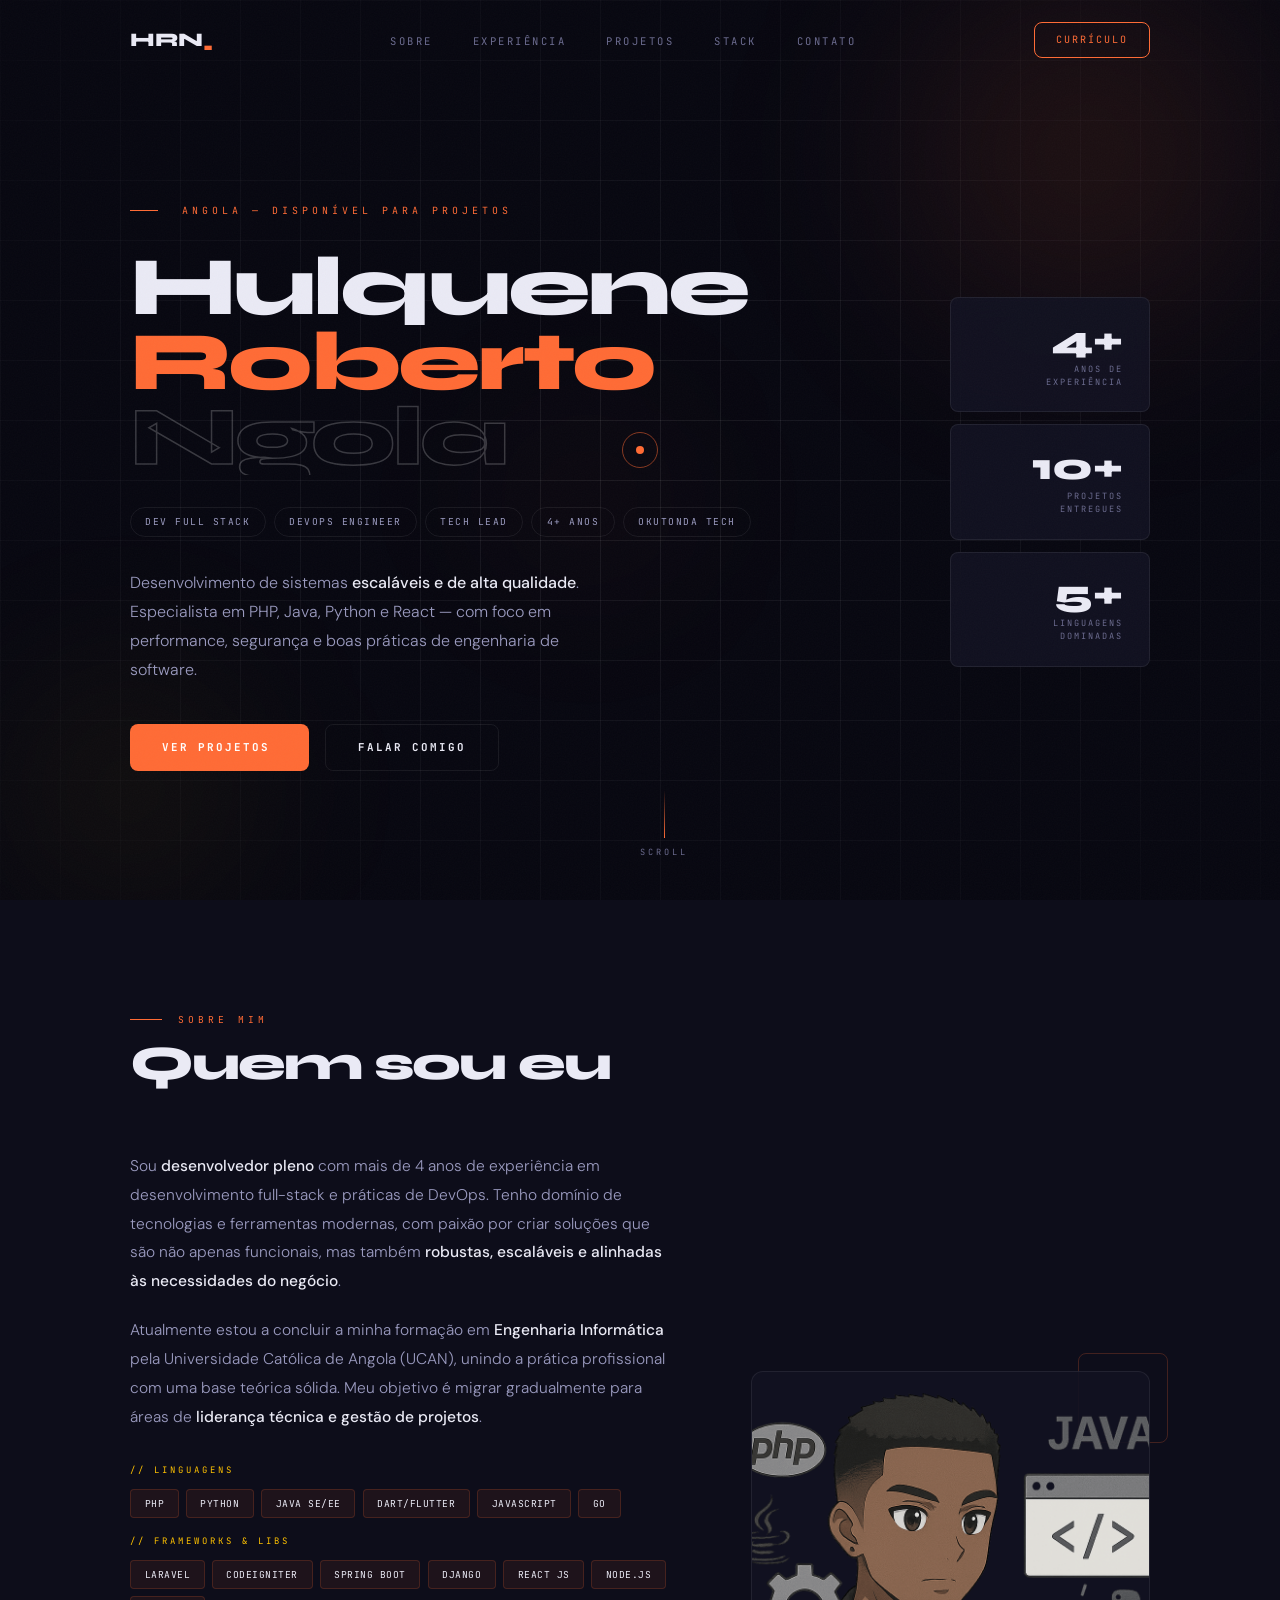
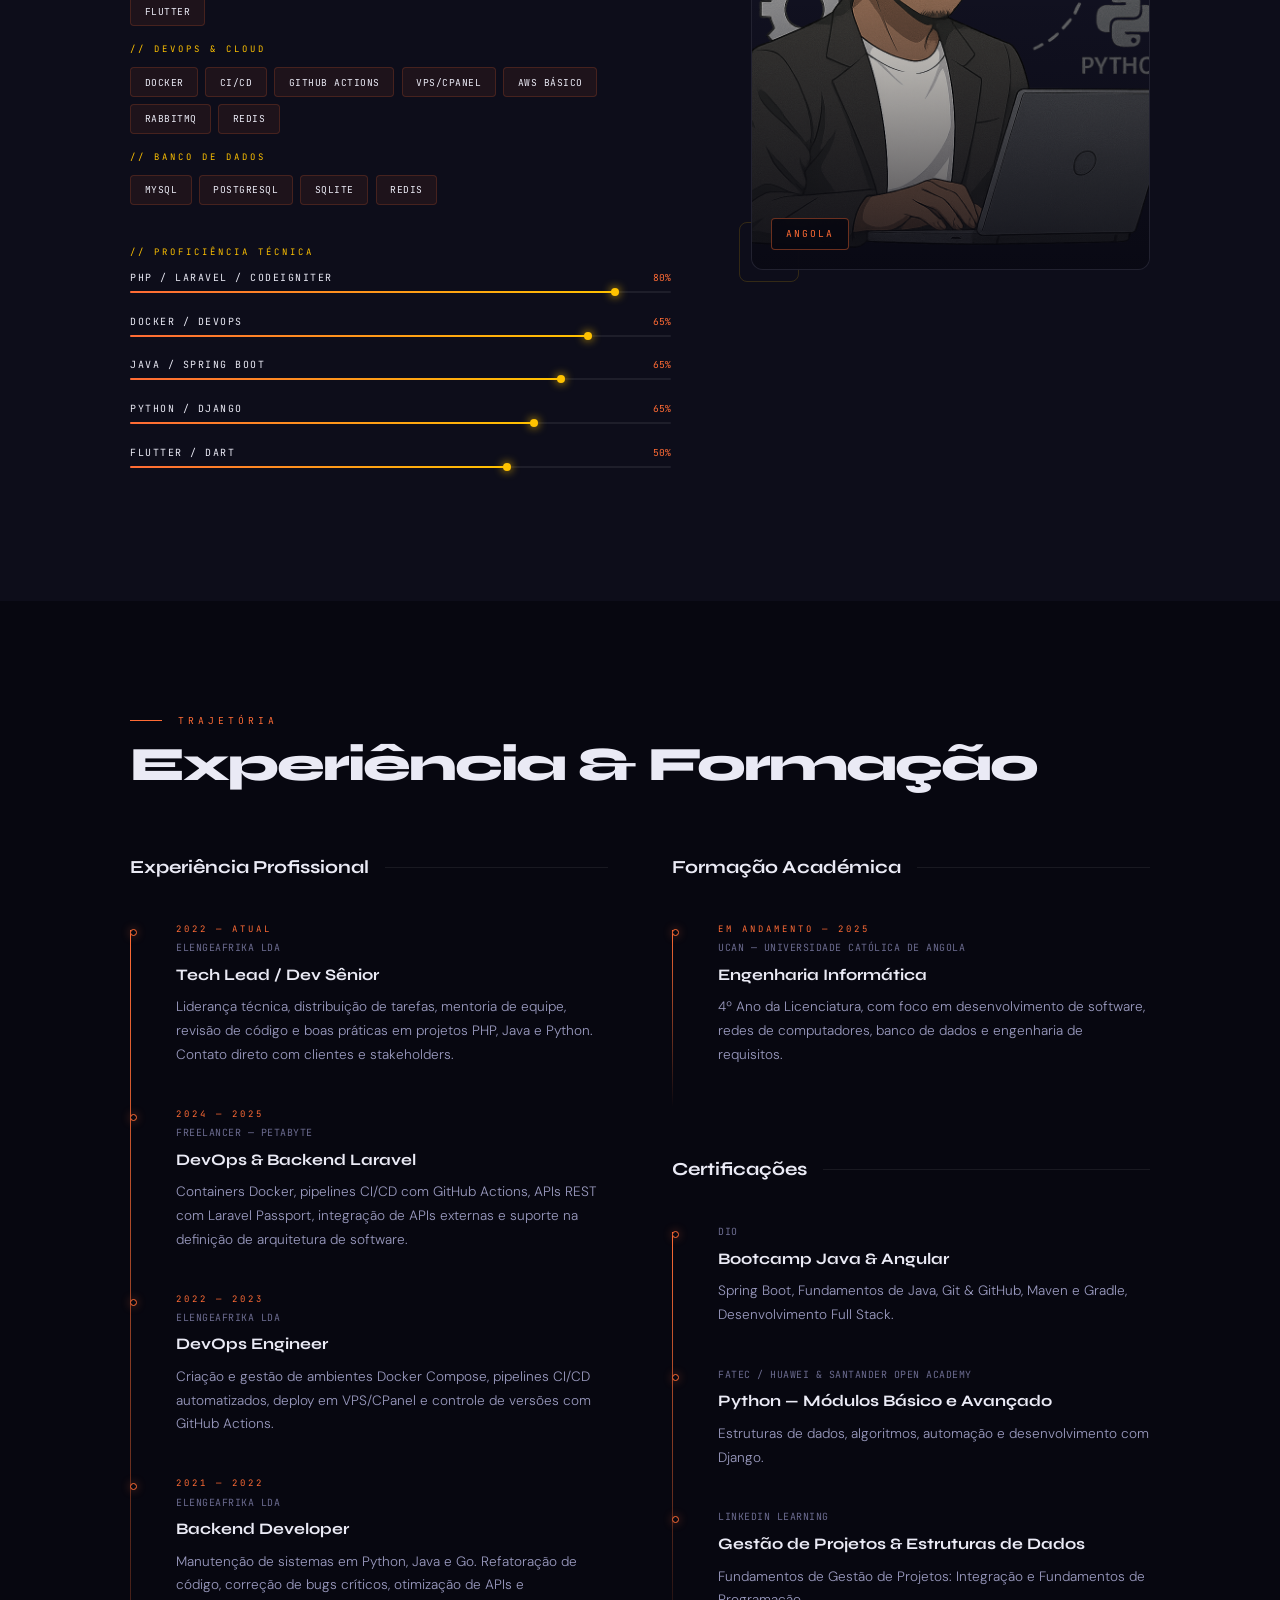
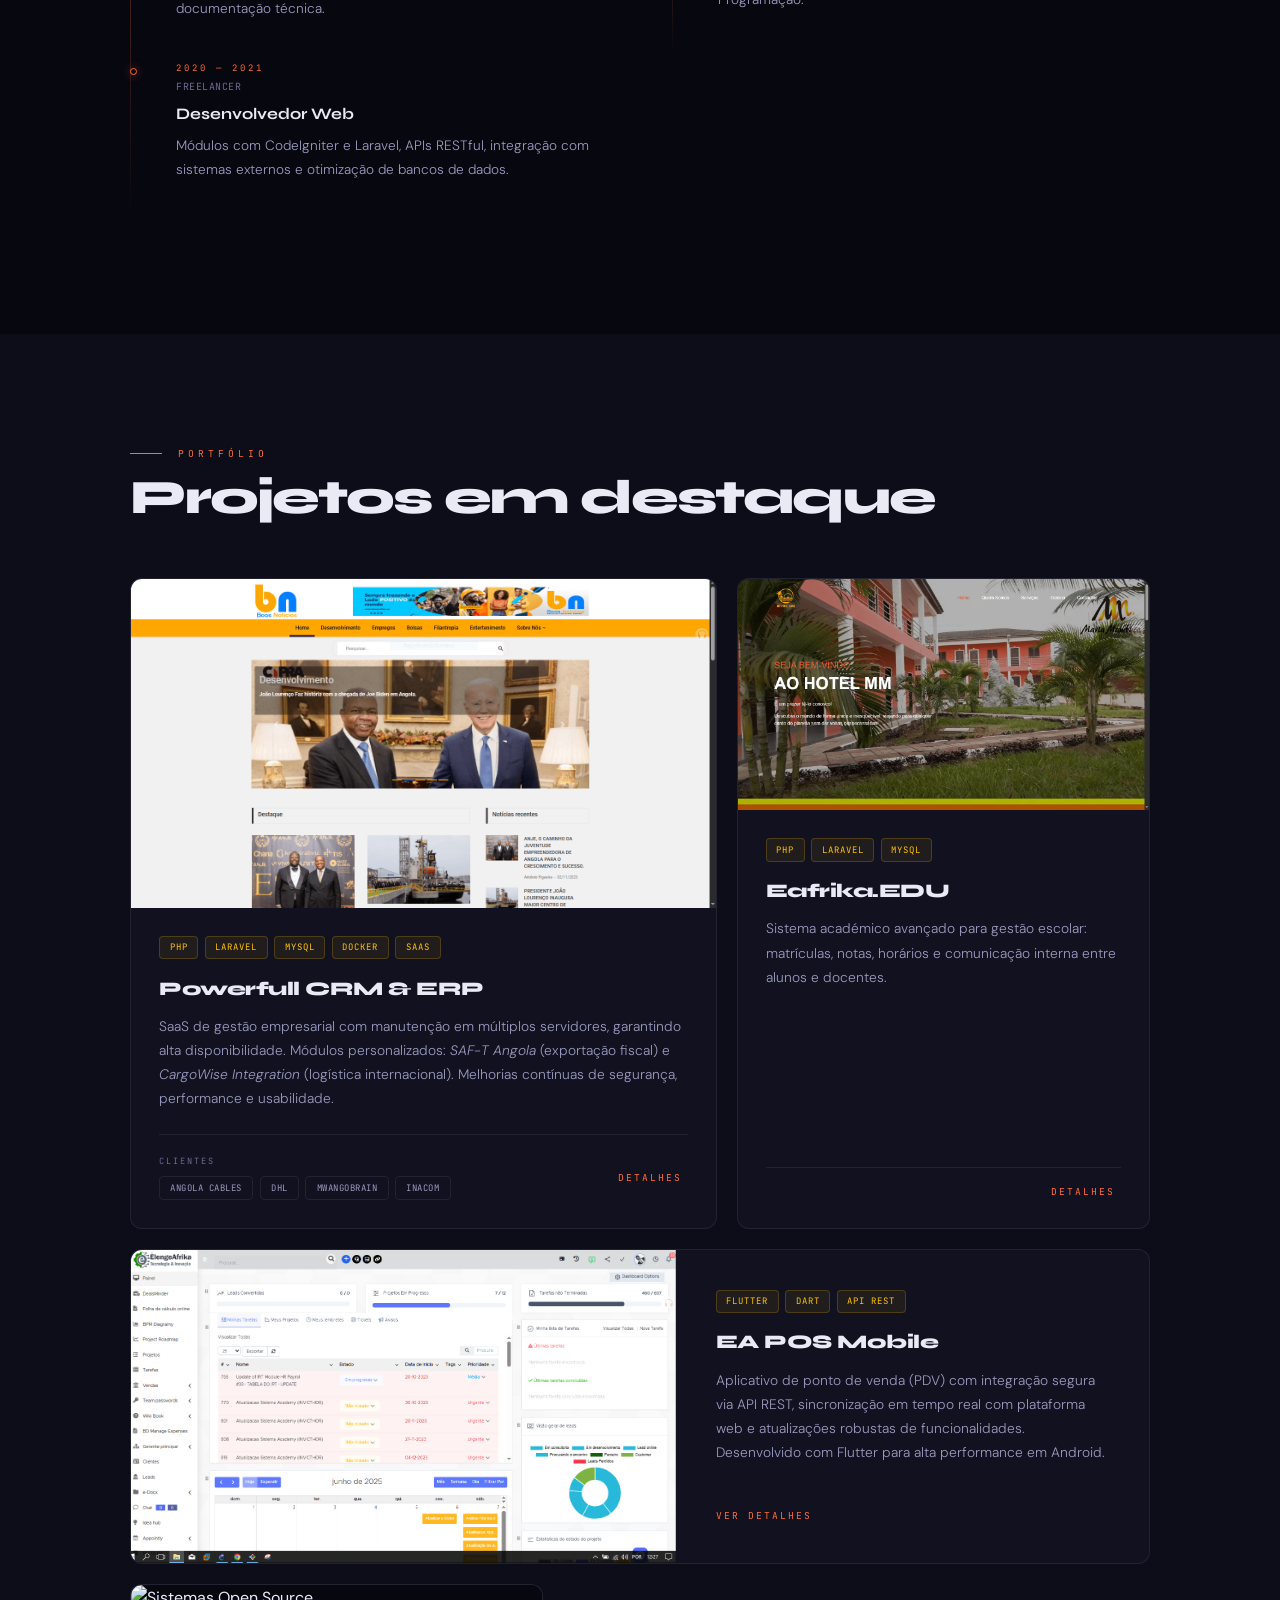
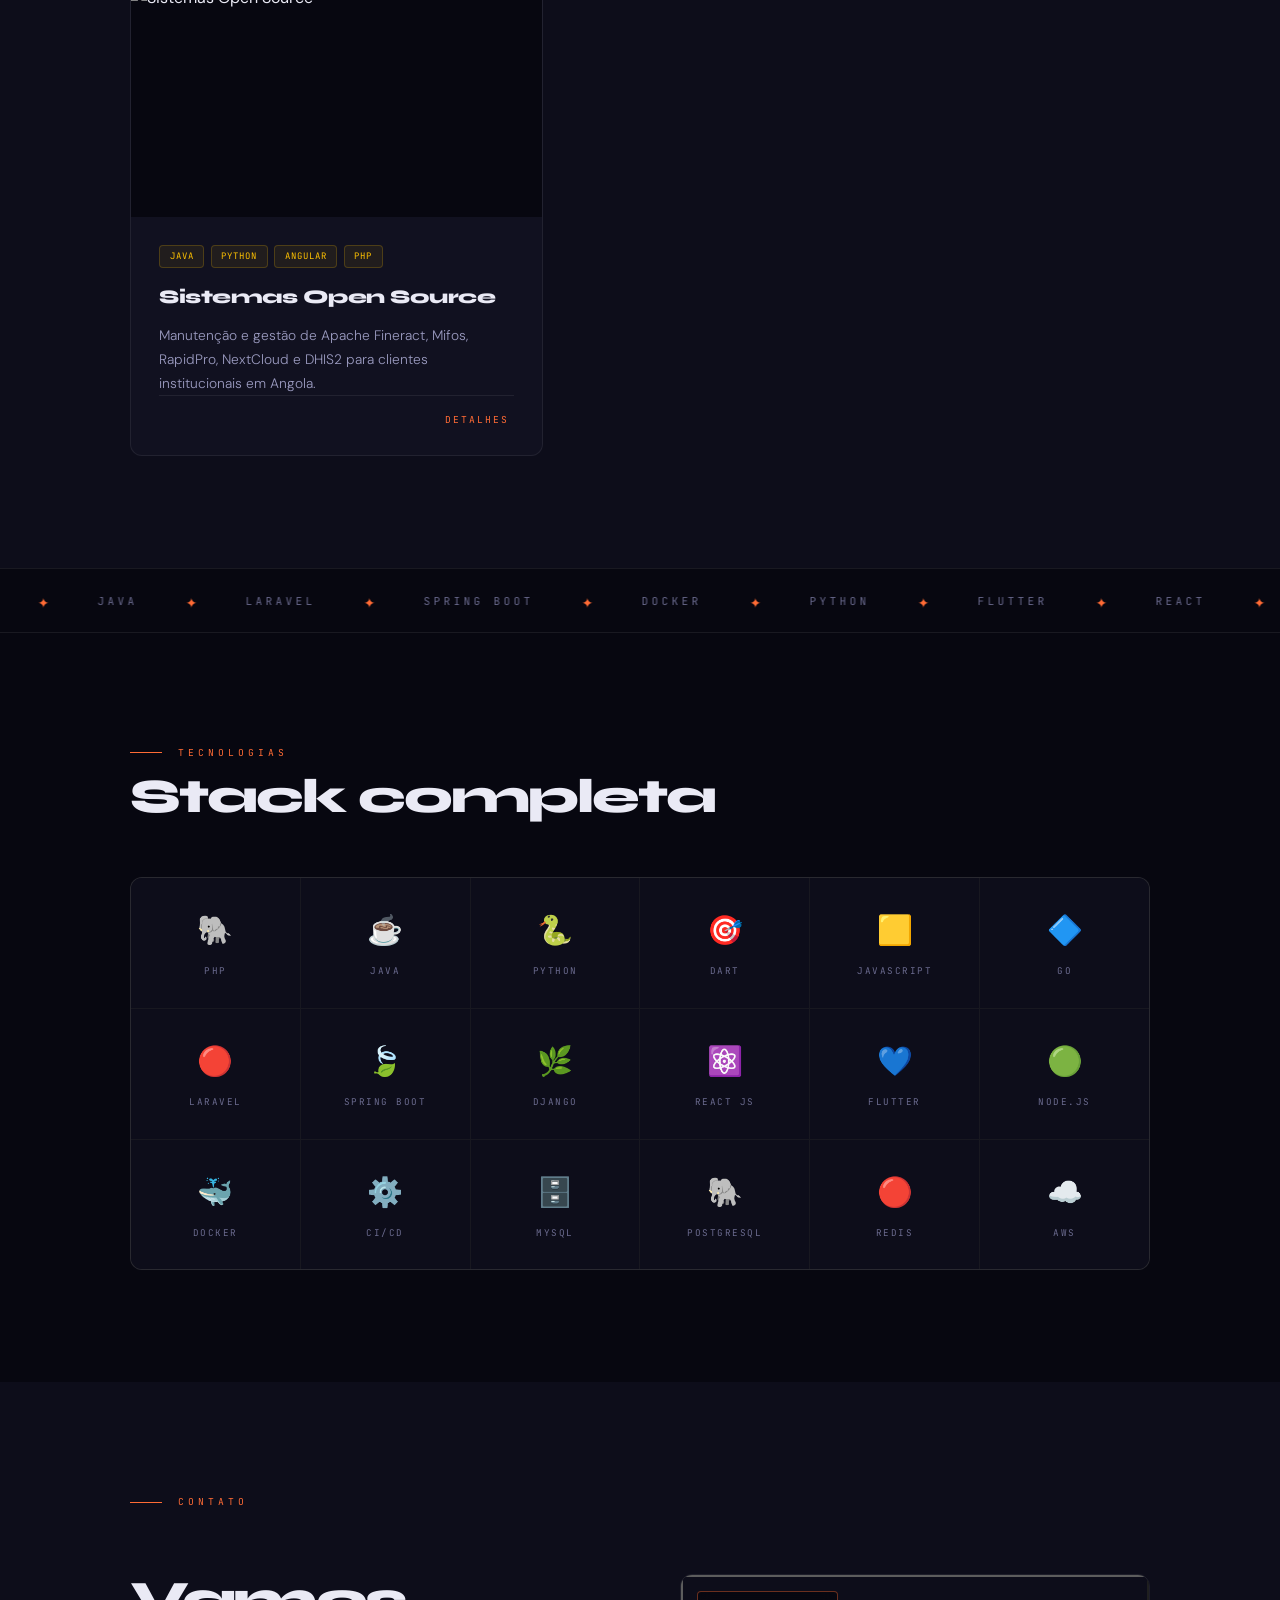
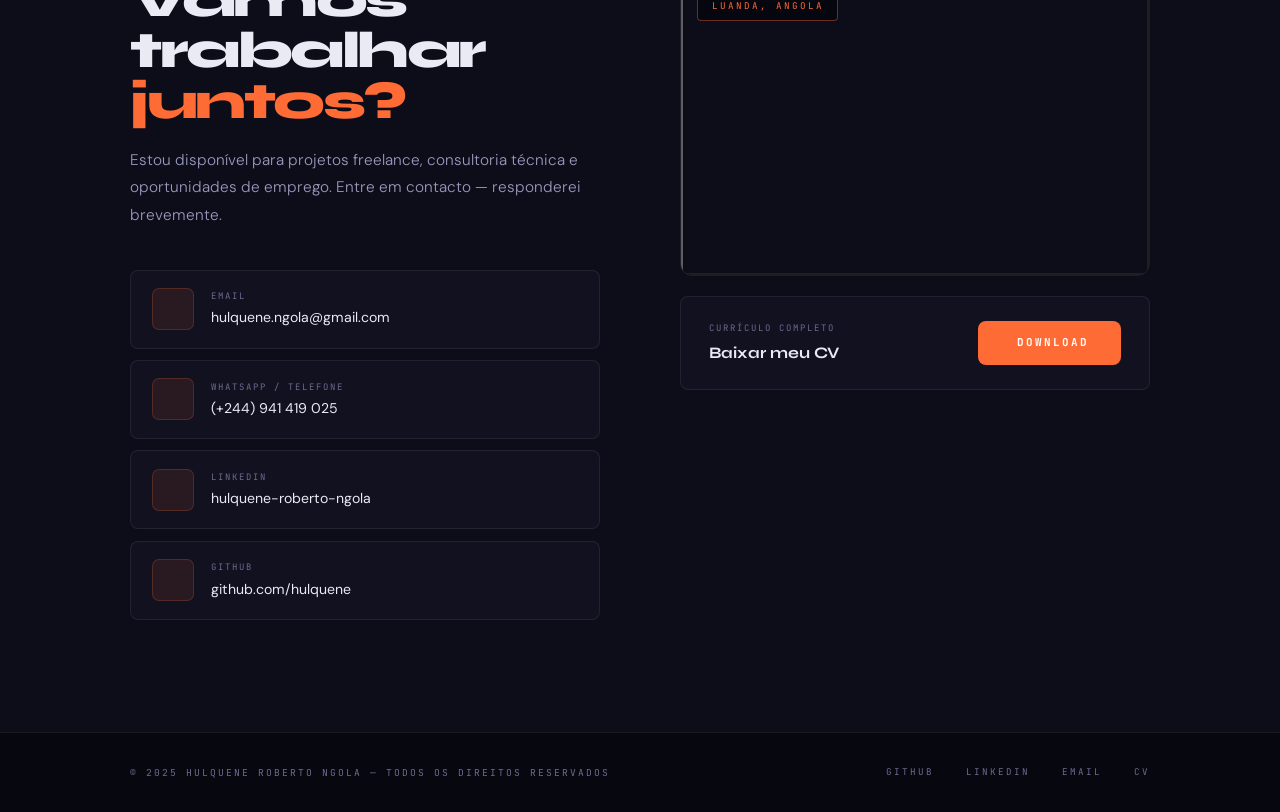
==== commit 107eb9a9: "corrigindo  as percentagem" ====
--- a/index copy.html
+++ b/index copy.html
@@ -192,23 +192,23 @@
           <div class="bars reveal reveal-d3">
             <span class="tags-label" style="margin-top:2rem;display:block">// Proficiência técnica</span>
             <div class="bar-item">
-              <div class="bar-header"><span class="bar-name">PHP / Laravel / CodeIgniter</span><span class="bar-pct">90%</span></div>
+              <div class="bar-header"><span class="bar-name">PHP / Laravel / CodeIgniter</span><span class="bar-pct">80%</span></div>
               <div class="bar-track"><div class="bar-fill" data-w="90"></div></div>
             </div>
             <div class="bar-item">
-              <div class="bar-header"><span class="bar-name">Docker / DevOps</span><span class="bar-pct">85%</span></div>
+              <div class="bar-header"><span class="bar-name">Docker / DevOps</span><span class="bar-pct">65%</span></div>
               <div class="bar-track"><div class="bar-fill" data-w="85"></div></div>
             </div>
             <div class="bar-item">
-              <div class="bar-header"><span class="bar-name">Java / Spring Boot</span><span class="bar-pct">80%</span></div>
+              <div class="bar-header"><span class="bar-name">Java / Spring Boot</span><span class="bar-pct">65%</span></div>
               <div class="bar-track"><div class="bar-fill" data-w="80"></div></div>
             </div>
             <div class="bar-item">
-              <div class="bar-header"><span class="bar-name">Python / Django</span><span class="bar-pct">75%</span></div>
+              <div class="bar-header"><span class="bar-name">Python / Django</span><span class="bar-pct">65%</span></div>
               <div class="bar-track"><div class="bar-fill" data-w="75"></div></div>
             </div>
             <div class="bar-item">
-              <div class="bar-header"><span class="bar-name">Flutter / Dart</span><span class="bar-pct">70%</span></div>
+              <div class="bar-header"><span class="bar-name">Flutter / Dart</span><span class="bar-pct">50%</span></div>
               <div class="bar-track"><div class="bar-fill" data-w="70"></div></div>
             </div>
           </div>
